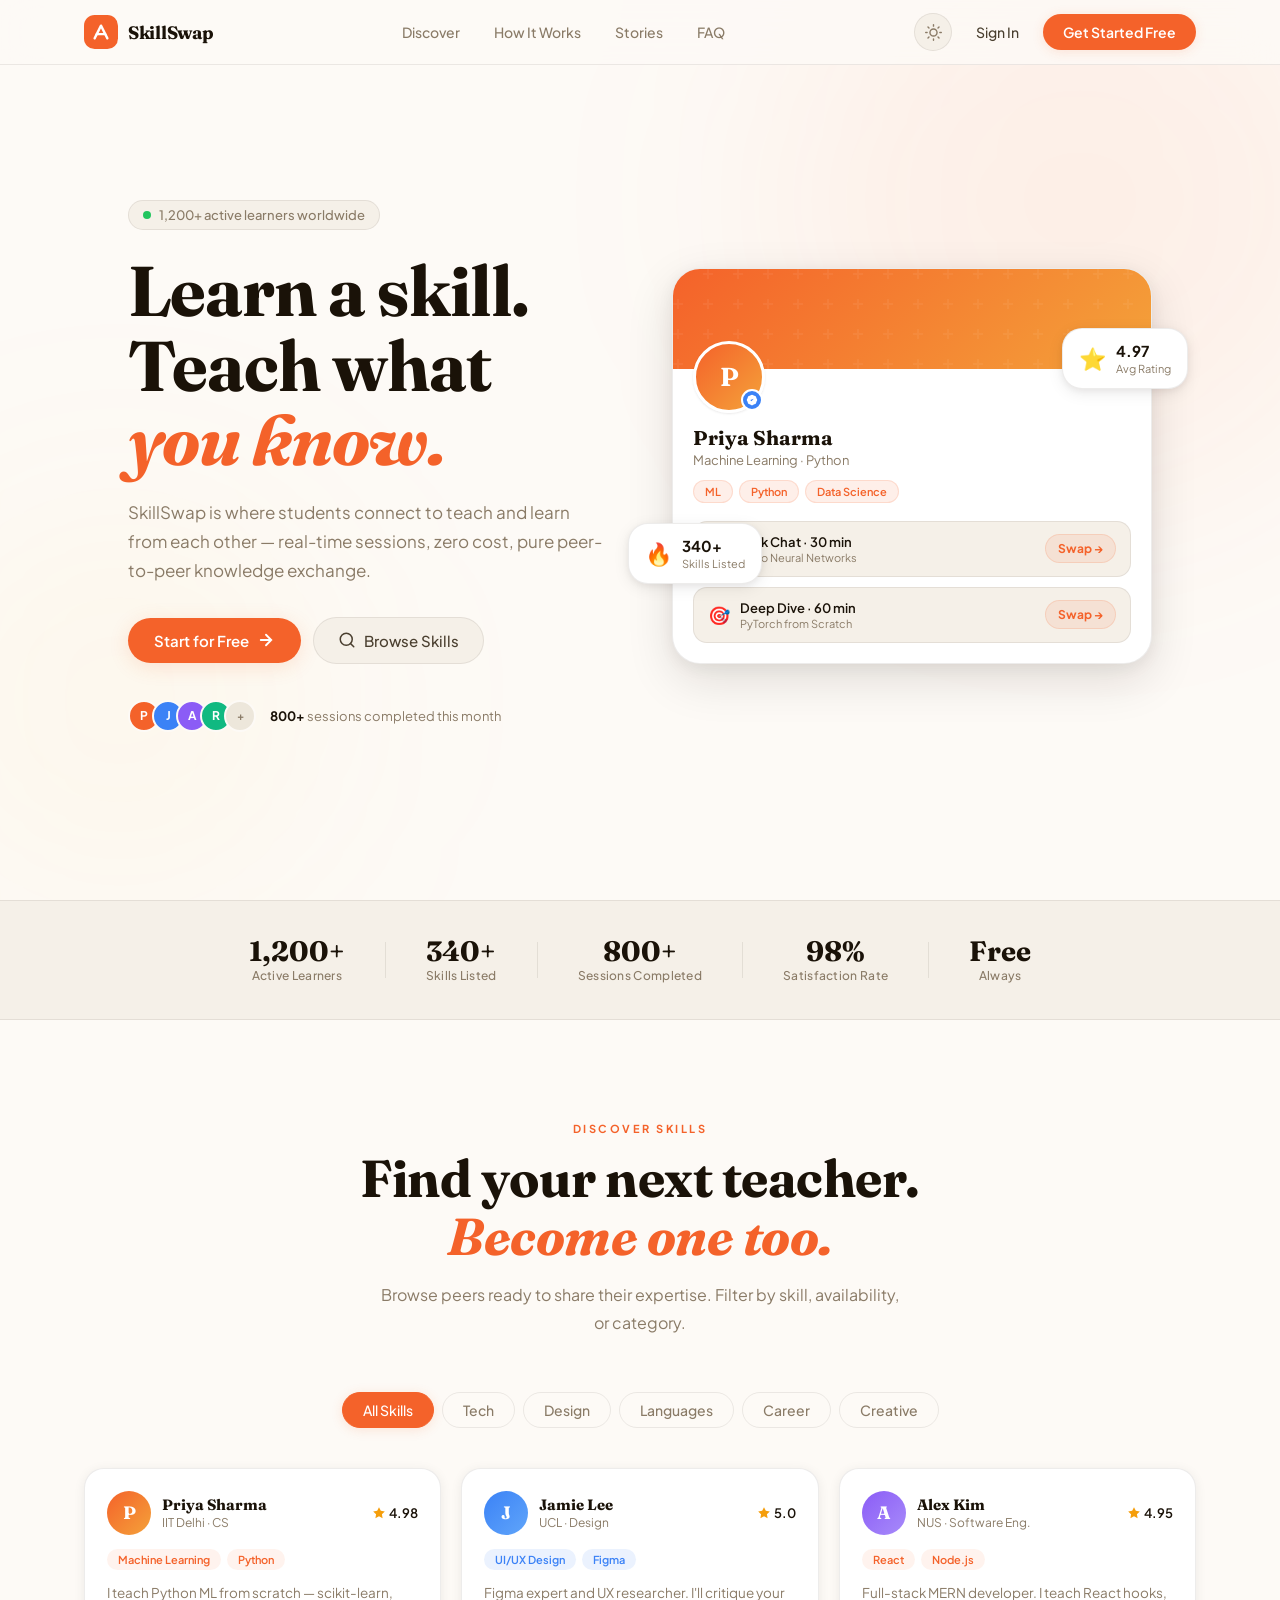
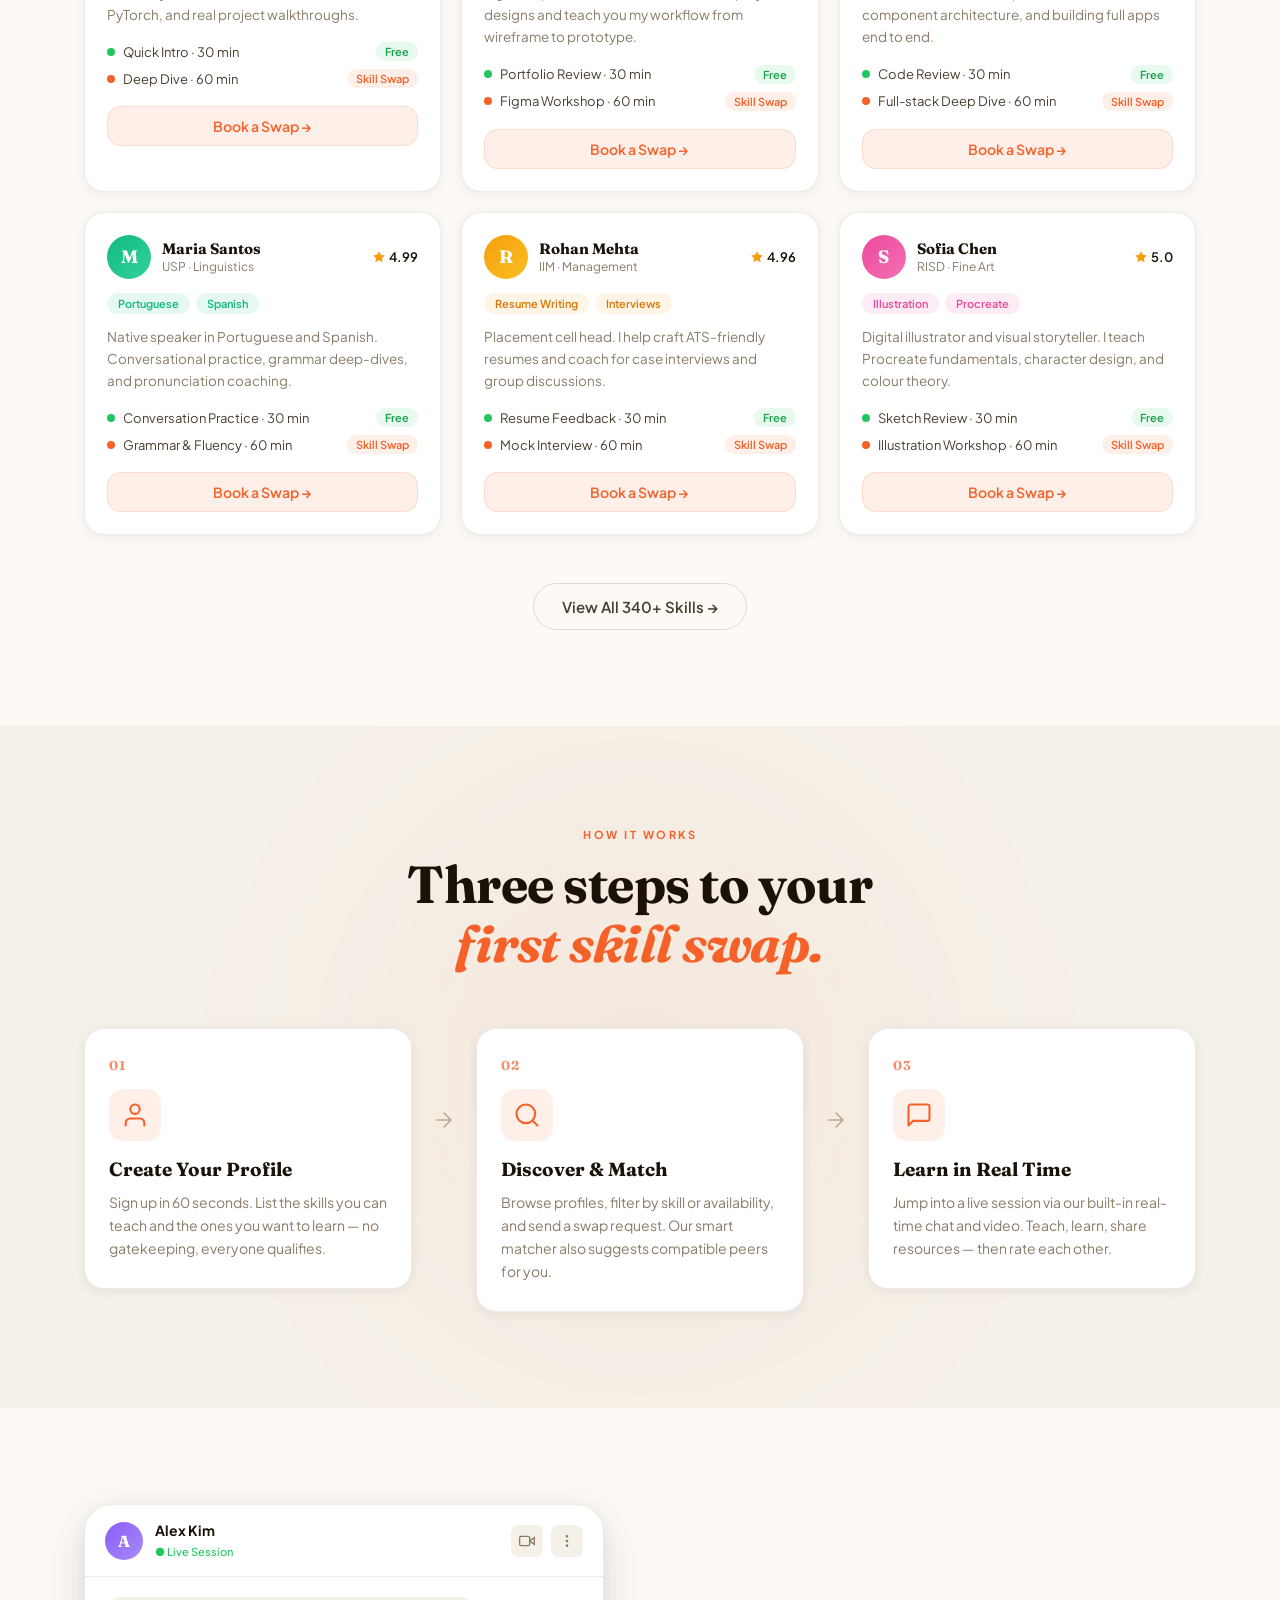
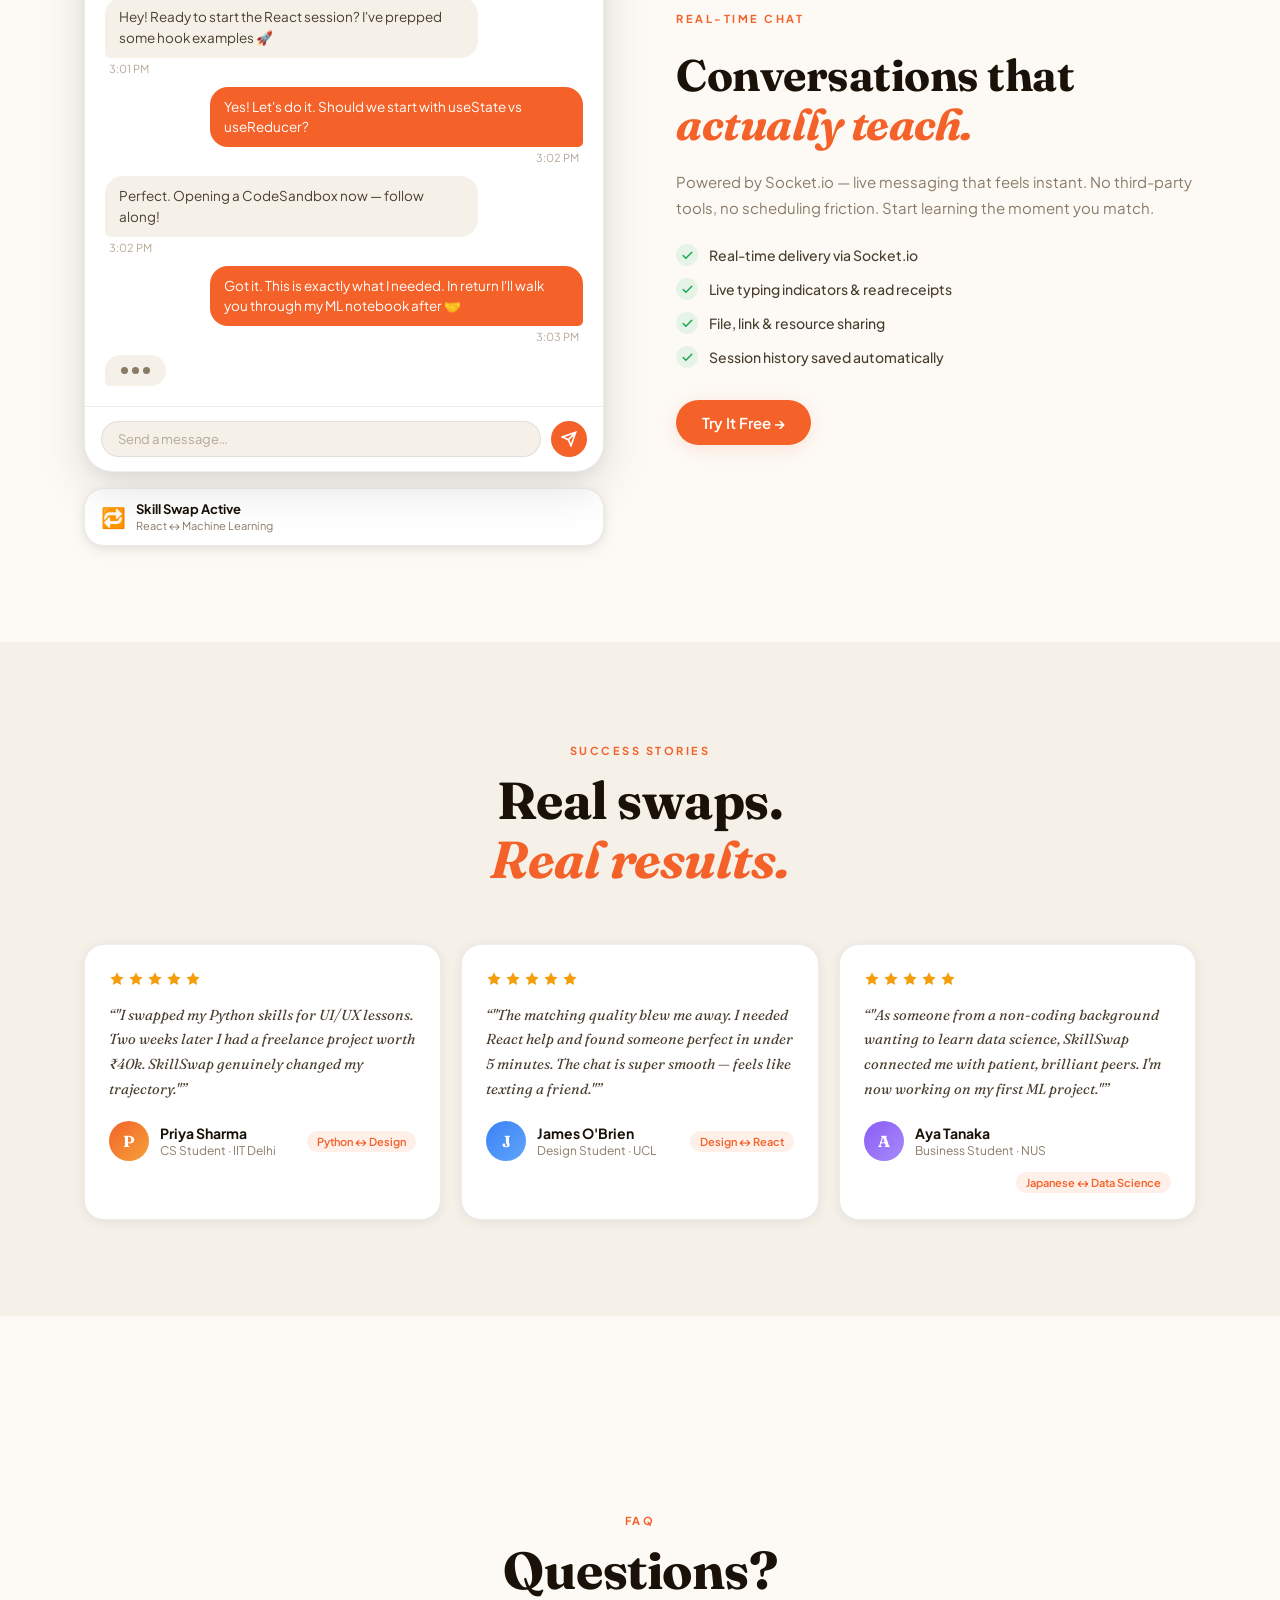
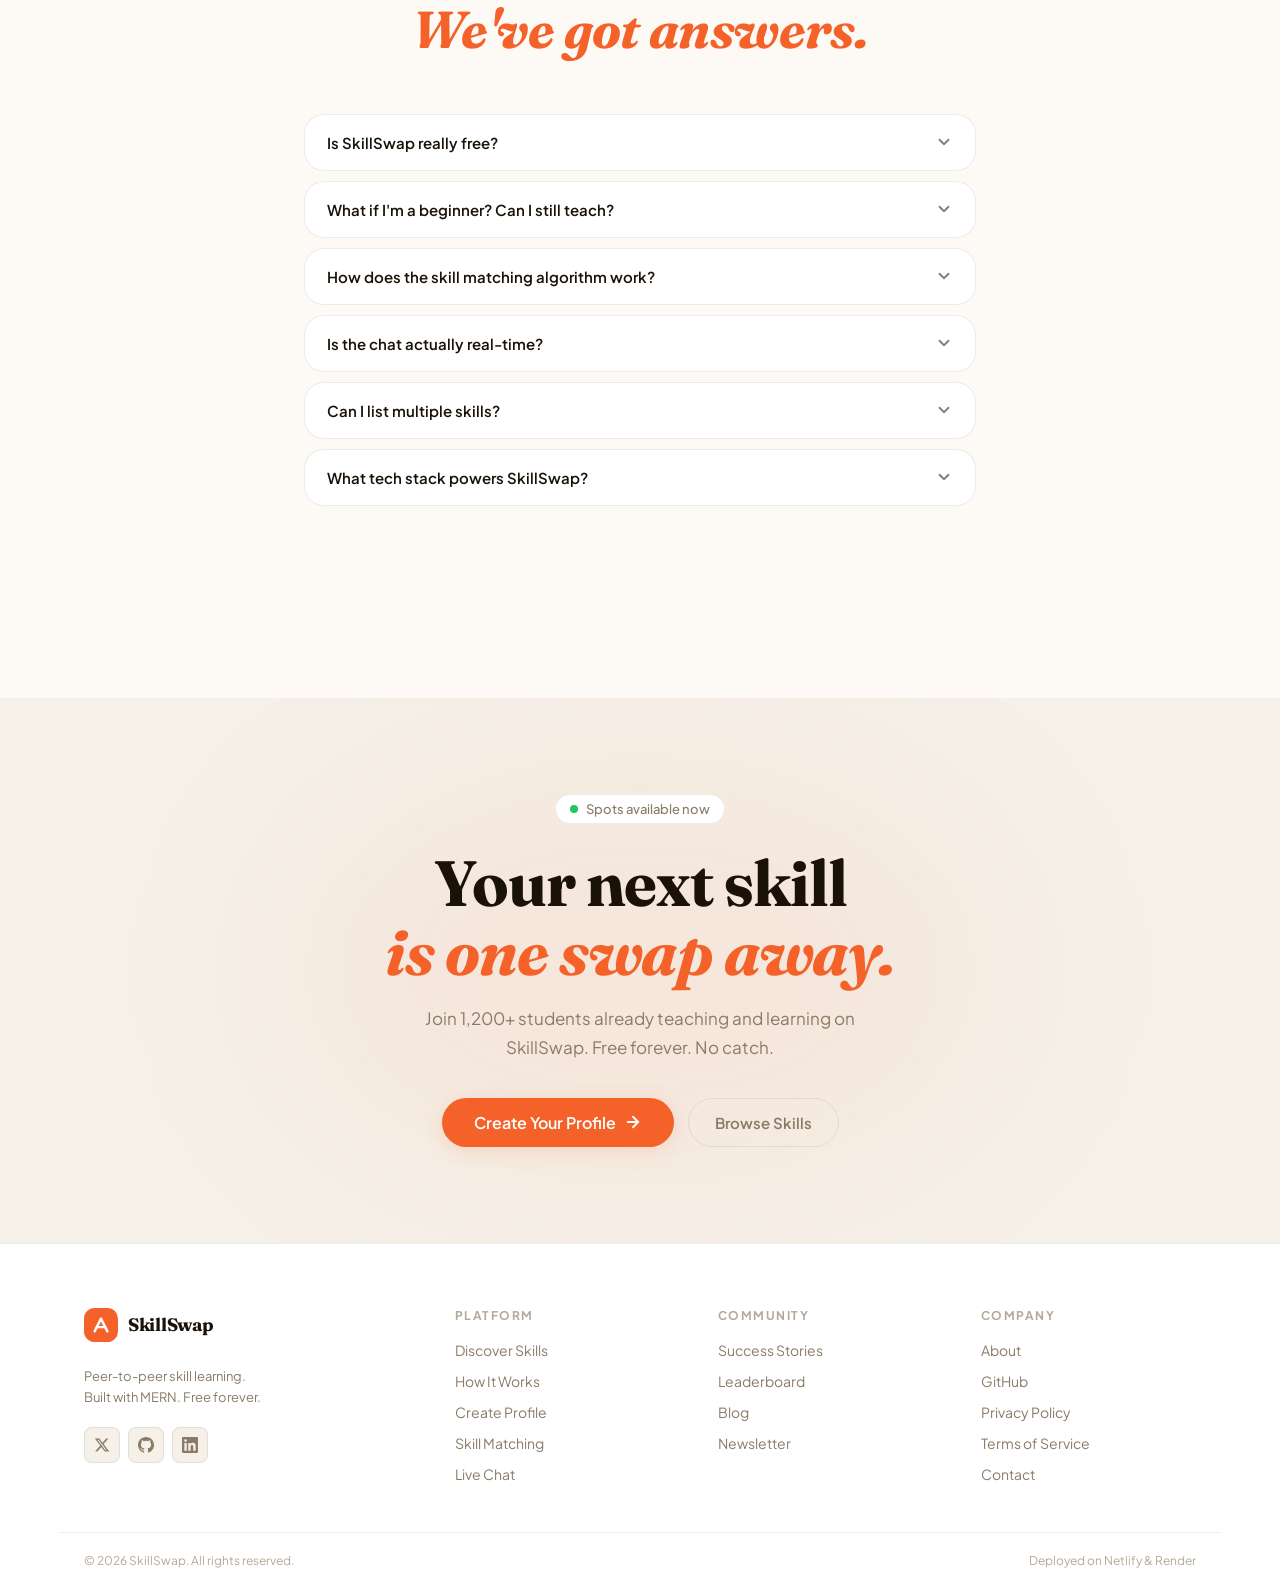
==== index.html @ 441b5a6d "updates landing page" ====
<!DOCTYPE html>
<html lang="en" data-theme="light">
<head>
  <meta charset="UTF-8" />
  <meta name="viewport" content="width=device-width, initial-scale=1.0" />
  <title>SkillSwap — Learn from Peers. Teach What You Know.</title>
  <meta name="description" content="SkillSwap is a peer-to-peer skill learning platform where students teach and learn from each other in real time." />

  <!-- Fonts: Fraunces (display) + Plus Jakarta Sans (body) -->
  <link rel="preconnect" href="https://fonts.googleapis.com" />
  <link rel="preconnect" href="https://fonts.gstatic.com" crossorigin />
  <link href="https://fonts.googleapis.com/css2?family=Fraunces:ital,opsz,wght@0,9..144,400;0,9..144,600;0,9..144,700;1,9..144,400;1,9..144,600&family=Plus+Jakarta+Sans:wght@300;400;500;600;700&display=swap" rel="stylesheet" />

  <link rel="stylesheet" href="styles.css" />
</head>
<body>

  <!-- ════════════════════════════════════════
       NAVBAR
  ════════════════════════════════════════ -->
  <header class="navbar" id="navbar">
    <div class="nav-container">

      <!-- Brand -->
      <a href="#" class="nav-brand">
        <div class="brand-logo">
          <svg viewBox="0 0 32 32" fill="none" xmlns="http://www.w3.org/2000/svg">
            <rect width="32" height="32" rx="10" fill="currentColor" class="logo-bg"/>
            <path d="M10 22l6-12 6 12" stroke="white" stroke-width="2.2" stroke-linecap="round" stroke-linejoin="round"/>
            <path d="M12 18h8" stroke="white" stroke-width="2.2" stroke-linecap="round"/>
          </svg>
        </div>
        <span class="brand-name">SkillSwap</span>
      </a>

      <!-- Desktop Nav Links -->
      <nav class="nav-links" id="nav-links">
        <a href="#discover" class="nav-link">Discover</a>
        <a href="#how-it-works" class="nav-link">How It Works</a>
        <a href="#testimonials" class="nav-link">Stories</a>
        <a href="#faq" class="nav-link">FAQ</a>
      </nav>

      <!-- Right Actions -->
      <div class="nav-right">
        <!-- Theme Toggle -->
        <button class="theme-btn" id="theme-toggle" aria-label="Toggle theme" title="Toggle dark mode">
          <span class="theme-icon sun-icon">
            <!-- Sun -->
            <svg viewBox="0 0 24 24" fill="none" stroke="currentColor" stroke-width="2" stroke-linecap="round">
              <circle cx="12" cy="12" r="5"/>
              <line x1="12" y1="1" x2="12" y2="3"/>
              <line x1="12" y1="21" x2="12" y2="23"/>
              <line x1="4.22" y1="4.22" x2="5.64" y2="5.64"/>
              <line x1="18.36" y1="18.36" x2="19.78" y2="19.78"/>
              <line x1="1" y1="12" x2="3" y2="12"/>
              <line x1="21" y1="12" x2="23" y2="12"/>
              <line x1="4.22" y1="19.78" x2="5.64" y2="18.36"/>
              <line x1="18.36" y1="5.64" x2="19.78" y2="4.22"/>
            </svg>
          </span>
          <span class="theme-icon moon-icon">
            <!-- Moon -->
            <svg viewBox="0 0 24 24" fill="none" stroke="currentColor" stroke-width="2" stroke-linecap="round">
              <path d="M21 12.79A9 9 0 1 1 11.21 3 7 7 0 0 0 21 12.79z"/>
            </svg>
          </span>
        </button>

        <a href="#" class="nav-signin">Sign In</a>
        <a href="#" class="btn-nav-cta">Get Started Free</a>

        <!-- Hamburger -->
        <button class="hamburger" id="hamburger" aria-label="Open navigation">
          <span></span>
          <span></span>
          <span></span>
        </button>
      </div>
    </div>

    <!-- Mobile Menu -->
    <div class="mobile-menu" id="mobile-menu">
      <a href="#discover" class="mob-link">Discover</a>
      <a href="#how-it-works" class="mob-link">How It Works</a>
      <a href="#testimonials" class="mob-link">Stories</a>
      <a href="#faq" class="mob-link">FAQ</a>
      <div class="mob-actions">
        <a href="#" class="nav-signin">Sign In</a>
        <a href="#" class="btn-nav-cta">Get Started Free</a>
      </div>
    </div>
  </header>


  <!-- ════════════════════════════════════════
       HERO SECTION
  ════════════════════════════════════════ -->
  <section class="hero-section" id="home">
    <div class="hero-blob hero-blob-1"></div>
    <div class="hero-blob hero-blob-2"></div>

    <div class="hero-container">

      <!-- Left: Copy -->
      <div class="hero-copy reveal">
        <div class="hero-label">
          <span class="live-dot"></span>
          1,200+ active learners worldwide
        </div>

        <h1 class="hero-headline">
          Learn a skill.<br>
          Teach what<br>
          <em>you know.</em>
        </h1>

        <p class="hero-sub">
          SkillSwap is where students connect to teach and learn from each other —
          real-time sessions, zero cost, pure peer-to-peer knowledge exchange.
        </p>

        <div class="hero-actions">
          <a href="#" class="btn-hero-primary">
            Start for Free
            <svg width="18" height="18" viewBox="0 0 24 24" fill="none" stroke="currentColor" stroke-width="2.5" stroke-linecap="round"><path d="M5 12h14M12 5l7 7-7 7"/></svg>
          </a>
          <a href="#discover" class="btn-hero-secondary">
            <svg width="18" height="18" viewBox="0 0 24 24" fill="none" stroke="currentColor" stroke-width="2" stroke-linecap="round"><circle cx="11" cy="11" r="8"/><path d="m21 21-4.35-4.35"/></svg>
            Browse Skills
          </a>
        </div>

        <div class="hero-trust">
          <div class="avatars-stack">
            <div class="av av-1">P</div>
            <div class="av av-2">J</div>
            <div class="av av-3">A</div>
            <div class="av av-4">R</div>
            <div class="av av-5">+</div>
          </div>
          <p class="trust-text"><strong>800+</strong> sessions completed this month</p>
        </div>
      </div>

      <!-- Right: Profile Card Mockup -->
      <div class="hero-visual reveal" style="transition-delay:0.15s;">
        <!-- Main Profile Card (Topmate-style) -->
        <div class="profile-card-mock">
          <div class="pcm-cover"></div>
          <div class="pcm-body">
            <div class="pcm-avatar-wrap">
              <div class="pcm-avatar">P</div>
              <span class="pcm-verified" title="Verified">
                <svg viewBox="0 0 24 24" fill="currentColor" width="14" height="14"><path d="M9 12l2 2 4-4M7.835 4.697a3.42 3.42 0 001.946-.806 3.42 3.42 0 014.438 0 3.42 3.42 0 001.946.806 3.42 3.42 0 013.138 3.138 3.42 3.42 0 00.806 1.946 3.42 3.42 0 010 4.438 3.42 3.42 0 00-.806 1.946 3.42 3.42 0 01-3.138 3.138 3.42 3.42 0 00-1.946.806 3.42 3.42 0 01-4.438 0 3.42 3.42 0 00-1.946-.806 3.42 3.42 0 01-3.138-3.138 3.42 3.42 0 00-.806-1.946 3.42 3.42 0 010-4.438 3.42 3.42 0 00.806-1.946 3.42 3.42 0 013.138-3.138z"/></svg>
              </span>
            </div>
            <h3 class="pcm-name">Priya Sharma</h3>
            <p class="pcm-role">Machine Learning · Python</p>
            <div class="pcm-pills">
              <span>ML</span><span>Python</span><span>Data Science</span>
            </div>
            <div class="pcm-sessions">
              <!-- Mini session cards -->
              <div class="pcm-session">
                <div class="pcm-session-info">
                  <span class="pcm-session-icon">⚡</span>
                  <div>
                    <p class="pcm-session-title">Quick Chat · 30 min</p>
                    <p class="pcm-session-meta">Intro to Neural Networks</p>
                  </div>
                </div>
                <button class="pcm-book-btn">Swap →</button>
              </div>
              <div class="pcm-session">
                <div class="pcm-session-info">
                  <span class="pcm-session-icon">🎯</span>
                  <div>
                    <p class="pcm-session-title">Deep Dive · 60 min</p>
                    <p class="pcm-session-meta">PyTorch from Scratch</p>
                  </div>
                </div>
                <button class="pcm-book-btn">Swap →</button>
              </div>
            </div>
          </div>
        </div>

        <!-- Floating stat cards -->
        <div class="float-chip chip-a">
          <span>🔥</span>
          <div>
            <strong>340+</strong>
            <small>Skills Listed</small>
          </div>
        </div>
        <div class="float-chip chip-b">
          <span>⭐</span>
          <div>
            <strong>4.97</strong>
            <small>Avg Rating</small>
          </div>
        </div>
      </div>

    </div>
  </section>


  <!-- ════════════════════════════════════════
       TRUST BAR / STATS
  ════════════════════════════════════════ -->
  <section class="trust-bar">
    <div class="trust-container">
      <div class="trust-stat reveal">
        <span class="ts-number">1,200+</span>
        <span class="ts-label">Active Learners</span>
      </div>
      <div class="trust-divider"></div>
      <div class="trust-stat reveal" style="transition-delay:0.08s">
        <span class="ts-number">340+</span>
        <span class="ts-label">Skills Listed</span>
      </div>
      <div class="trust-divider"></div>
      <div class="trust-stat reveal" style="transition-delay:0.16s">
        <span class="ts-number">800+</span>
        <span class="ts-label">Sessions Completed</span>
      </div>
      <div class="trust-divider"></div>
      <div class="trust-stat reveal" style="transition-delay:0.24s">
        <span class="ts-number">98%</span>
        <span class="ts-label">Satisfaction Rate</span>
      </div>
      <div class="trust-divider"></div>
      <div class="trust-stat reveal" style="transition-delay:0.32s">
        <span class="ts-number">Free</span>
        <span class="ts-label">Always</span>
      </div>
    </div>
  </section>


  <!-- ════════════════════════════════════════
       DISCOVER SKILLS (Topmate-style cards)
  ════════════════════════════════════════ -->
  <section class="section discover-section" id="discover">
    <div class="section-container">

      <div class="section-head reveal">
        <span class="section-eyebrow">Discover Skills</span>
        <h2 class="section-h2">Find your next teacher.<br><em>Become one too.</em></h2>
        <p class="section-desc">Browse peers ready to share their expertise. Filter by skill, availability, or category.</p>
      </div>

      <!-- Filter Tabs -->
      <div class="filter-tabs reveal">
        <button class="filter-tab active" data-filter="all">All Skills</button>
        <button class="filter-tab" data-filter="tech">Tech</button>
        <button class="filter-tab" data-filter="design">Design</button>
        <button class="filter-tab" data-filter="language">Languages</button>
        <button class="filter-tab" data-filter="career">Career</button>
        <button class="filter-tab" data-filter="creative">Creative</button>
      </div>

      <!-- Skill Cards Grid -->
      <div class="skills-grid" id="skills-grid">

        <!-- Card 1 -->
        <div class="skill-card reveal" data-category="tech" style="transition-delay:0s">
          <div class="skc-header">
            <div class="skc-avatar skc-av-1">P</div>
            <div class="skc-meta">
              <h4 class="skc-name">Priya Sharma</h4>
              <span class="skc-uni">IIT Delhi · CS</span>
            </div>
            <div class="skc-rating">
              <svg viewBox="0 0 24 24" fill="currentColor" width="14" height="14" class="star-icon"><path d="M12 2l3.09 6.26L22 9.27l-5 4.87 1.18 6.88L12 17.77l-6.18 3.25L7 14.14 2 9.27l6.91-1.01L12 2z"/></svg>
              4.98
            </div>
          </div>
          <div class="skc-tags">
            <span class="skc-tag tag-tech">Machine Learning</span>
            <span class="skc-tag tag-tech">Python</span>
          </div>
          <p class="skc-bio">I teach Python ML from scratch — scikit-learn, PyTorch, and real project walkthroughs.</p>
          <div class="skc-sessions">
            <div class="skc-session-row">
              <span class="session-dot dot-quick"></span>
              <span class="session-name">Quick Intro · 30 min</span>
              <span class="session-badge free-badge">Free</span>
            </div>
            <div class="skc-session-row">
              <span class="session-dot dot-deep"></span>
              <span class="session-name">Deep Dive · 60 min</span>
              <span class="session-badge swap-badge">Skill Swap</span>
            </div>
          </div>
          <a href="#" class="skc-cta">Book a Swap →</a>
        </div>

        <!-- Card 2 -->
        <div class="skill-card reveal" data-category="design" style="transition-delay:0.07s">
          <div class="skc-header">
            <div class="skc-avatar skc-av-2">J</div>
            <div class="skc-meta">
              <h4 class="skc-name">Jamie Lee</h4>
              <span class="skc-uni">UCL · Design</span>
            </div>
            <div class="skc-rating">
              <svg viewBox="0 0 24 24" fill="currentColor" width="14" height="14" class="star-icon"><path d="M12 2l3.09 6.26L22 9.27l-5 4.87 1.18 6.88L12 17.77l-6.18 3.25L7 14.14 2 9.27l6.91-1.01L12 2z"/></svg>
              5.0
            </div>
          </div>
          <div class="skc-tags">
            <span class="skc-tag tag-design">UI/UX Design</span>
            <span class="skc-tag tag-design">Figma</span>
          </div>
          <p class="skc-bio">Figma expert and UX researcher. I'll critique your designs and teach you my workflow from wireframe to prototype.</p>
          <div class="skc-sessions">
            <div class="skc-session-row">
              <span class="session-dot dot-quick"></span>
              <span class="session-name">Portfolio Review · 30 min</span>
              <span class="session-badge free-badge">Free</span>
            </div>
            <div class="skc-session-row">
              <span class="session-dot dot-deep"></span>
              <span class="session-name">Figma Workshop · 60 min</span>
              <span class="session-badge swap-badge">Skill Swap</span>
            </div>
          </div>
          <a href="#" class="skc-cta">Book a Swap →</a>
        </div>

        <!-- Card 3 -->
        <div class="skill-card reveal" data-category="tech" style="transition-delay:0.14s">
          <div class="skc-header">
            <div class="skc-avatar skc-av-3">A</div>
            <div class="skc-meta">
              <h4 class="skc-name">Alex Kim</h4>
              <span class="skc-uni">NUS · Software Eng.</span>
            </div>
            <div class="skc-rating">
              <svg viewBox="0 0 24 24" fill="currentColor" width="14" height="14" class="star-icon"><path d="M12 2l3.09 6.26L22 9.27l-5 4.87 1.18 6.88L12 17.77l-6.18 3.25L7 14.14 2 9.27l6.91-1.01L12 2z"/></svg>
              4.95
            </div>
          </div>
          <div class="skc-tags">
            <span class="skc-tag tag-tech">React</span>
            <span class="skc-tag tag-tech">Node.js</span>
          </div>
          <p class="skc-bio">Full-stack MERN developer. I teach React hooks, component architecture, and building full apps end to end.</p>
          <div class="skc-sessions">
            <div class="skc-session-row">
              <span class="session-dot dot-quick"></span>
              <span class="session-name">Code Review · 30 min</span>
              <span class="session-badge free-badge">Free</span>
            </div>
            <div class="skc-session-row">
              <span class="session-dot dot-deep"></span>
              <span class="session-name">Full-stack Deep Dive · 60 min</span>
              <span class="session-badge swap-badge">Skill Swap</span>
            </div>
          </div>
          <a href="#" class="skc-cta">Book a Swap →</a>
        </div>

        <!-- Card 4 -->
        <div class="skill-card reveal" data-category="language" style="transition-delay:0.21s">
          <div class="skc-header">
            <div class="skc-avatar skc-av-4">M</div>
            <div class="skc-meta">
              <h4 class="skc-name">Maria Santos</h4>
              <span class="skc-uni">USP · Linguistics</span>
            </div>
            <div class="skc-rating">
              <svg viewBox="0 0 24 24" fill="currentColor" width="14" height="14" class="star-icon"><path d="M12 2l3.09 6.26L22 9.27l-5 4.87 1.18 6.88L12 17.77l-6.18 3.25L7 14.14 2 9.27l6.91-1.01L12 2z"/></svg>
              4.99
            </div>
          </div>
          <div class="skc-tags">
            <span class="skc-tag tag-lang">Portuguese</span>
            <span class="skc-tag tag-lang">Spanish</span>
          </div>
          <p class="skc-bio">Native speaker in Portuguese and Spanish. Conversational practice, grammar deep-dives, and pronunciation coaching.</p>
          <div class="skc-sessions">
            <div class="skc-session-row">
              <span class="session-dot dot-quick"></span>
              <span class="session-name">Conversation Practice · 30 min</span>
              <span class="session-badge free-badge">Free</span>
            </div>
            <div class="skc-session-row">
              <span class="session-dot dot-deep"></span>
              <span class="session-name">Grammar & Fluency · 60 min</span>
              <span class="session-badge swap-badge">Skill Swap</span>
            </div>
          </div>
          <a href="#" class="skc-cta">Book a Swap →</a>
        </div>

        <!-- Card 5 -->
        <div class="skill-card reveal" data-category="career" style="transition-delay:0.28s">
          <div class="skc-header">
            <div class="skc-avatar skc-av-5">R</div>
            <div class="skc-meta">
              <h4 class="skc-name">Rohan Mehta</h4>
              <span class="skc-uni">IIM · Management</span>
            </div>
            <div class="skc-rating">
              <svg viewBox="0 0 24 24" fill="currentColor" width="14" height="14" class="star-icon"><path d="M12 2l3.09 6.26L22 9.27l-5 4.87 1.18 6.88L12 17.77l-6.18 3.25L7 14.14 2 9.27l6.91-1.01L12 2z"/></svg>
              4.96
            </div>
          </div>
          <div class="skc-tags">
            <span class="skc-tag tag-career">Resume Writing</span>
            <span class="skc-tag tag-career">Interviews</span>
          </div>
          <p class="skc-bio">Placement cell head. I help craft ATS-friendly resumes and coach for case interviews and group discussions.</p>
          <div class="skc-sessions">
            <div class="skc-session-row">
              <span class="session-dot dot-quick"></span>
              <span class="session-name">Resume Feedback · 30 min</span>
              <span class="session-badge free-badge">Free</span>
            </div>
            <div class="skc-session-row">
              <span class="session-dot dot-deep"></span>
              <span class="session-name">Mock Interview · 60 min</span>
              <span class="session-badge swap-badge">Skill Swap</span>
            </div>
          </div>
          <a href="#" class="skc-cta">Book a Swap →</a>
        </div>

        <!-- Card 6 -->
        <div class="skill-card reveal" data-category="creative" style="transition-delay:0.35s">
          <div class="skc-header">
            <div class="skc-avatar skc-av-6">S</div>
            <div class="skc-meta">
              <h4 class="skc-name">Sofia Chen</h4>
              <span class="skc-uni">RISD · Fine Art</span>
            </div>
            <div class="skc-rating">
              <svg viewBox="0 0 24 24" fill="currentColor" width="14" height="14" class="star-icon"><path d="M12 2l3.09 6.26L22 9.27l-5 4.87 1.18 6.88L12 17.77l-6.18 3.25L7 14.14 2 9.27l6.91-1.01L12 2z"/></svg>
              5.0
            </div>
          </div>
          <div class="skc-tags">
            <span class="skc-tag tag-creative">Illustration</span>
            <span class="skc-tag tag-creative">Procreate</span>
          </div>
          <p class="skc-bio">Digital illustrator and visual storyteller. I teach Procreate fundamentals, character design, and colour theory.</p>
          <div class="skc-sessions">
            <div class="skc-session-row">
              <span class="session-dot dot-quick"></span>
              <span class="session-name">Sketch Review · 30 min</span>
              <span class="session-badge free-badge">Free</span>
            </div>
            <div class="skc-session-row">
              <span class="session-dot dot-deep"></span>
              <span class="session-name">Illustration Workshop · 60 min</span>
              <span class="session-badge swap-badge">Skill Swap</span>
            </div>
          </div>
          <a href="#" class="skc-cta">Book a Swap →</a>
        </div>

      </div>

      <div class="discover-cta reveal">
        <a href="#" class="btn-outline-lg">View All 340+ Skills →</a>
      </div>

    </div>
  </section>


  <!-- ════════════════════════════════════════
       HOW IT WORKS
  ════════════════════════════════════════ -->
  <section class="section hiw-section" id="how-it-works">
    <div class="hiw-blob"></div>
    <div class="section-container">

      <div class="section-head reveal">
        <span class="section-eyebrow">How It Works</span>
        <h2 class="section-h2">Three steps to your<br><em>first skill swap.</em></h2>
      </div>

      <div class="hiw-grid">

        <div class="hiw-card reveal" style="transition-delay:0s">
          <div class="hiw-number">01</div>
          <div class="hiw-icon">
            <svg viewBox="0 0 24 24" fill="none" stroke="currentColor" stroke-width="1.8" stroke-linecap="round" stroke-linejoin="round" width="28" height="28"><path d="M20 21v-2a4 4 0 00-4-4H8a4 4 0 00-4 4v2"/><circle cx="12" cy="7" r="4"/></svg>
          </div>
          <h3 class="hiw-title">Create Your Profile</h3>
          <p class="hiw-desc">Sign up in 60 seconds. List the skills you can teach and the ones you want to learn — no gatekeeping, everyone qualifies.</p>
        </div>

        <div class="hiw-arrow">
          <svg viewBox="0 0 24 24" fill="none" stroke="currentColor" stroke-width="1.5" stroke-linecap="round"><path d="M5 12h14M12 5l7 7-7 7"/></svg>
        </div>

        <div class="hiw-card reveal" style="transition-delay:0.12s">
          <div class="hiw-number">02</div>
          <div class="hiw-icon">
            <svg viewBox="0 0 24 24" fill="none" stroke="currentColor" stroke-width="1.8" stroke-linecap="round" stroke-linejoin="round" width="28" height="28"><circle cx="11" cy="11" r="8"/><path d="m21 21-4.35-4.35"/></svg>
          </div>
          <h3 class="hiw-title">Discover & Match</h3>
          <p class="hiw-desc">Browse profiles, filter by skill or availability, and send a swap request. Our smart matcher also suggests compatible peers for you.</p>
        </div>

        <div class="hiw-arrow">
          <svg viewBox="0 0 24 24" fill="none" stroke="currentColor" stroke-width="1.5" stroke-linecap="round"><path d="M5 12h14M12 5l7 7-7 7"/></svg>
        </div>

        <div class="hiw-card reveal" style="transition-delay:0.24s">
          <div class="hiw-number">03</div>
          <div class="hiw-icon">
            <svg viewBox="0 0 24 24" fill="none" stroke="currentColor" stroke-width="1.8" stroke-linecap="round" stroke-linejoin="round" width="28" height="28"><path d="M21 15a2 2 0 01-2 2H7l-4 4V5a2 2 0 012-2h14a2 2 0 012 2z"/></svg>
          </div>
          <h3 class="hiw-title">Learn in Real Time</h3>
          <p class="hiw-desc">Jump into a live session via our built-in real-time chat and video. Teach, learn, share resources — then rate each other.</p>
        </div>

      </div>

    </div>
  </section>


  <!-- ════════════════════════════════════════
       FEATURE HIGHLIGHT — CHAT
  ════════════════════════════════════════ -->
  <section class="section chat-section" id="chat-feature">
    <div class="section-container">
      <div class="chat-split">

        <!-- Chat mock -->
        <div class="chat-visual reveal-left">
          <div class="chat-window">
            <div class="cw-header">
              <div class="cw-av">A</div>
              <div class="cw-info">
                <strong>Alex Kim</strong>
                <span class="cw-online">● Live Session</span>
              </div>
              <div class="cw-actions">
                <button class="cw-action-btn" title="Video call">
                  <svg viewBox="0 0 24 24" fill="none" stroke="currentColor" stroke-width="2" stroke-linecap="round" width="16" height="16"><path d="M23 7l-7 5 7 5V7z"/><rect x="1" y="5" width="15" height="14" rx="2"/></svg>
                </button>
                <button class="cw-action-btn" title="More options">
                  <svg viewBox="0 0 24 24" fill="none" stroke="currentColor" stroke-width="2" stroke-linecap="round" width="16" height="16"><circle cx="12" cy="5" r="1"/><circle cx="12" cy="12" r="1"/><circle cx="12" cy="19" r="1"/></svg>
                </button>
              </div>
            </div>
            <div class="cw-messages">
              <div class="msg msg-other">
                <div class="msg-bubble">Hey! Ready to start the React session? I've prepped some hook examples 🚀</div>
                <span class="msg-time">3:01 PM</span>
              </div>
              <div class="msg msg-self">
                <div class="msg-bubble">Yes! Let's do it. Should we start with useState vs useReducer?</div>
                <span class="msg-time">3:02 PM</span>
              </div>
              <div class="msg msg-other">
                <div class="msg-bubble">Perfect. Opening a CodeSandbox now — follow along!</div>
                <span class="msg-time">3:02 PM</span>
              </div>
              <div class="msg msg-self">
                <div class="msg-bubble">Got it. This is exactly what I needed. In return I'll walk you through my ML notebook after 🤝</div>
                <span class="msg-time">3:03 PM</span>
              </div>
              <!-- Typing indicator -->
              <div class="msg msg-other">
                <div class="msg-bubble typing-bubble">
                  <span class="tdot"></span><span class="tdot"></span><span class="tdot"></span>
                </div>
              </div>
            </div>
            <div class="cw-input-area">
              <input type="text" class="cw-input" placeholder="Send a message…" readonly />
              <button class="cw-send-btn">
                <svg viewBox="0 0 24 24" fill="none" stroke="currentColor" stroke-width="2.5" stroke-linecap="round" width="16" height="16"><path d="M22 2L11 13M22 2l-7 20-4-9-9-4 20-7z"/></svg>
              </button>
            </div>
          </div>
          <!-- Swap confirmed chip -->
          <div class="swap-chip">
            <span>🔁</span>
            <div>
              <strong>Skill Swap Active</strong>
              <small>React ↔ Machine Learning</small>
            </div>
          </div>
        </div>

        <!-- Text side -->
        <div class="chat-text reveal-right">
          <span class="section-eyebrow">Real-Time Chat</span>
          <h2 class="chat-h2">Conversations that<br><em>actually teach.</em></h2>
          <p class="chat-p">Powered by Socket.io — live messaging that feels instant. No third-party tools, no scheduling friction. Start learning the moment you match.</p>
          <ul class="chat-checklist">
            <li>
              <span class="cl-check">
                <svg viewBox="0 0 24 24" fill="none" stroke="currentColor" stroke-width="2.5" stroke-linecap="round" width="13" height="13"><path d="M20 6L9 17l-5-5"/></svg>
              </span>
              Real-time delivery via Socket.io
            </li>
            <li>
              <span class="cl-check">
                <svg viewBox="0 0 24 24" fill="none" stroke="currentColor" stroke-width="2.5" stroke-linecap="round" width="13" height="13"><path d="M20 6L9 17l-5-5"/></svg>
              </span>
              Live typing indicators & read receipts
            </li>
            <li>
              <span class="cl-check">
                <svg viewBox="0 0 24 24" fill="none" stroke="currentColor" stroke-width="2.5" stroke-linecap="round" width="13" height="13"><path d="M20 6L9 17l-5-5"/></svg>
              </span>
              File, link & resource sharing
            </li>
            <li>
              <span class="cl-check">
                <svg viewBox="0 0 24 24" fill="none" stroke="currentColor" stroke-width="2.5" stroke-linecap="round" width="13" height="13"><path d="M20 6L9 17l-5-5"/></svg>
              </span>
              Session history saved automatically
            </li>
          </ul>
          <a href="#" class="btn-hero-primary" style="margin-top:2rem;display:inline-flex;">
            Try It Free →
          </a>
        </div>

      </div>
    </div>
  </section>


  <!-- ════════════════════════════════════════
       TESTIMONIALS
  ════════════════════════════════════════ -->
  <section class="section testi-section" id="testimonials">
    <div class="section-container">

      <div class="section-head reveal">
        <span class="section-eyebrow">Success Stories</span>
        <h2 class="section-h2">Real swaps.<br><em>Real results.</em></h2>
      </div>

      <div class="testi-grid">

        <div class="testi-card reveal" style="transition-delay:0s">
          <div class="tc-stars">
            <svg viewBox="0 0 24 24" fill="currentColor" width="16" height="16"><path d="M12 2l3.09 6.26L22 9.27l-5 4.87 1.18 6.88L12 17.77l-6.18 3.25L7 14.14 2 9.27l6.91-1.01L12 2z"/></svg>
            <svg viewBox="0 0 24 24" fill="currentColor" width="16" height="16"><path d="M12 2l3.09 6.26L22 9.27l-5 4.87 1.18 6.88L12 17.77l-6.18 3.25L7 14.14 2 9.27l6.91-1.01L12 2z"/></svg>
            <svg viewBox="0 0 24 24" fill="currentColor" width="16" height="16"><path d="M12 2l3.09 6.26L22 9.27l-5 4.87 1.18 6.88L12 17.77l-6.18 3.25L7 14.14 2 9.27l6.91-1.01L12 2z"/></svg>
            <svg viewBox="0 0 24 24" fill="currentColor" width="16" height="16"><path d="M12 2l3.09 6.26L22 9.27l-5 4.87 1.18 6.88L12 17.77l-6.18 3.25L7 14.14 2 9.27l6.91-1.01L12 2z"/></svg>
            <svg viewBox="0 0 24 24" fill="currentColor" width="16" height="16"><path d="M12 2l3.09 6.26L22 9.27l-5 4.87 1.18 6.88L12 17.77l-6.18 3.25L7 14.14 2 9.27l6.91-1.01L12 2z"/></svg>
          </div>
          <p class="tc-quote">"I swapped my Python skills for UI/UX lessons. Two weeks later I had a freelance project worth ₹40k. SkillSwap genuinely changed my trajectory."</p>
          <div class="tc-author">
            <div class="tc-av tc-av-1">P</div>
            <div>
              <strong class="tc-name">Priya Sharma</strong>
              <span class="tc-role">CS Student · IIT Delhi</span>
            </div>
            <div class="tc-swap-pill">Python ↔ Design</div>
          </div>
        </div>

        <div class="testi-card reveal" style="transition-delay:0.1s">
          <div class="tc-stars">
            <svg viewBox="0 0 24 24" fill="currentColor" width="16" height="16"><path d="M12 2l3.09 6.26L22 9.27l-5 4.87 1.18 6.88L12 17.77l-6.18 3.25L7 14.14 2 9.27l6.91-1.01L12 2z"/></svg>
            <svg viewBox="0 0 24 24" fill="currentColor" width="16" height="16"><path d="M12 2l3.09 6.26L22 9.27l-5 4.87 1.18 6.88L12 17.77l-6.18 3.25L7 14.14 2 9.27l6.91-1.01L12 2z"/></svg>
            <svg viewBox="0 0 24 24" fill="currentColor" width="16" height="16"><path d="M12 2l3.09 6.26L22 9.27l-5 4.87 1.18 6.88L12 17.77l-6.18 3.25L7 14.14 2 9.27l6.91-1.01L12 2z"/></svg>
            <svg viewBox="0 0 24 24" fill="currentColor" width="16" height="16"><path d="M12 2l3.09 6.26L22 9.27l-5 4.87 1.18 6.88L12 17.77l-6.18 3.25L7 14.14 2 9.27l6.91-1.01L12 2z"/></svg>
            <svg viewBox="0 0 24 24" fill="currentColor" width="16" height="16"><path d="M12 2l3.09 6.26L22 9.27l-5 4.87 1.18 6.88L12 17.77l-6.18 3.25L7 14.14 2 9.27l6.91-1.01L12 2z"/></svg>
          </div>
          <p class="tc-quote">"The matching quality blew me away. I needed React help and found someone perfect in under 5 minutes. The chat is super smooth — feels like texting a friend."</p>
          <div class="tc-author">
            <div class="tc-av tc-av-2">J</div>
            <div>
              <strong class="tc-name">James O'Brien</strong>
              <span class="tc-role">Design Student · UCL</span>
            </div>
            <div class="tc-swap-pill">Design ↔ React</div>
          </div>
        </div>

        <div class="testi-card reveal" style="transition-delay:0.2s">
          <div class="tc-stars">
            <svg viewBox="0 0 24 24" fill="currentColor" width="16" height="16"><path d="M12 2l3.09 6.26L22 9.27l-5 4.87 1.18 6.88L12 17.77l-6.18 3.25L7 14.14 2 9.27l6.91-1.01L12 2z"/></svg>
            <svg viewBox="0 0 24 24" fill="currentColor" width="16" height="16"><path d="M12 2l3.09 6.26L22 9.27l-5 4.87 1.18 6.88L12 17.77l-6.18 3.25L7 14.14 2 9.27l6.91-1.01L12 2z"/></svg>
            <svg viewBox="0 0 24 24" fill="currentColor" width="16" height="16"><path d="M12 2l3.09 6.26L22 9.27l-5 4.87 1.18 6.88L12 17.77l-6.18 3.25L7 14.14 2 9.27l6.91-1.01L12 2z"/></svg>
            <svg viewBox="0 0 24 24" fill="currentColor" width="16" height="16"><path d="M12 2l3.09 6.26L22 9.27l-5 4.87 1.18 6.88L12 17.77l-6.18 3.25L7 14.14 2 9.27l6.91-1.01L12 2z"/></svg>
            <svg viewBox="0 0 24 24" fill="currentColor" width="16" height="16"><path d="M12 2l3.09 6.26L22 9.27l-5 4.87 1.18 6.88L12 17.77l-6.18 3.25L7 14.14 2 9.27l6.91-1.01L12 2z"/></svg>
          </div>
          <p class="tc-quote">"As someone from a non-coding background wanting to learn data science, SkillSwap connected me with patient, brilliant peers. I'm now working on my first ML project."</p>
          <div class="tc-author">
            <div class="tc-av tc-av-3">A</div>
            <div>
              <strong class="tc-name">Aya Tanaka</strong>
              <span class="tc-role">Business Student · NUS</span>
            </div>
            <div class="tc-swap-pill">Japanese ↔ Data Science</div>
          </div>
        </div>

      </div>
    </div>
  </section>


  <!-- ════════════════════════════════════════
       FAQ
  ════════════════════════════════════════ -->
  <section class="section faq-section" id="faq">
    <div class="faq-container">

      <div class="section-head reveal">
        <span class="section-eyebrow">FAQ</span>
        <h2 class="section-h2">Questions?<br><em>We've got answers.</em></h2>
      </div>

      <div class="faq-list reveal">

        <div class="faq-item" data-open="false">
          <button class="faq-q">
            Is SkillSwap really free?
            <svg class="faq-chevron" viewBox="0 0 24 24" fill="none" stroke="currentColor" stroke-width="2.5" stroke-linecap="round" width="18" height="18"><path d="M6 9l6 6 6-6"/></svg>
          </button>
          <div class="faq-a">
            <p>100% free — no subscriptions, no credits, no fees. SkillSwap is built on the idea that knowledge itself is the currency. You teach, you learn, both sides win.</p>
          </div>
        </div>

        <div class="faq-item" data-open="false">
          <button class="faq-q">
            What if I'm a beginner? Can I still teach?
            <svg class="faq-chevron" viewBox="0 0 24 24" fill="none" stroke="currentColor" stroke-width="2.5" stroke-linecap="round" width="18" height="18"><path d="M6 9l6 6 6-6"/></svg>
          </button>
          <div class="faq-a">
            <p>Absolutely. You don't need to be an expert. If you know something another student wants to learn — even at an intermediate level — that's a valid skill to offer. There's always someone who knows less than you.</p>
          </div>
        </div>

        <div class="faq-item" data-open="false">
          <button class="faq-q">
            How does the skill matching algorithm work?
            <svg class="faq-chevron" viewBox="0 0 24 24" fill="none" stroke="currentColor" stroke-width="2.5" stroke-linecap="round" width="18" height="18"><path d="M6 9l6 6 6-6"/></svg>
          </button>
          <div class="faq-a">
            <p>Our matcher looks at what you can teach, what you want to learn, your availability, timezone, and past session ratings to suggest the most compatible peers. You can also browse and book directly from any profile.</p>
          </div>
        </div>

        <div class="faq-item" data-open="false">
          <button class="faq-q">
            Is the chat actually real-time?
            <svg class="faq-chevron" viewBox="0 0 24 24" fill="none" stroke="currentColor" stroke-width="2.5" stroke-linecap="round" width="18" height="18"><path d="M6 9l6 6 6-6"/></svg>
          </button>
          <div class="faq-a">
            <p>Yes — built on Socket.io. Messages are delivered instantly, with typing indicators and read receipts. Sessions feel like texting a friend, not waiting for emails.</p>
          </div>
        </div>

        <div class="faq-item" data-open="false">
          <button class="faq-q">
            Can I list multiple skills?
            <svg class="faq-chevron" viewBox="0 0 24 24" fill="none" stroke="currentColor" stroke-width="2.5" stroke-linecap="round" width="18" height="18"><path d="M6 9l6 6 6-6"/></svg>
          </button>
          <div class="faq-a">
            <p>Yes! You can list as many skills as you want to teach, and add multiple learning goals too. The more you share, the better your match quality.</p>
          </div>
        </div>

        <div class="faq-item" data-open="false">
          <button class="faq-q">
            What tech stack powers SkillSwap?
            <svg class="faq-chevron" viewBox="0 0 24 24" fill="none" stroke="currentColor" stroke-width="2.5" stroke-linecap="round" width="18" height="18"><path d="M6 9l6 6 6-6"/></svg>
          </button>
          <div class="faq-a">
            <p>SkillSwap is built on the MERN stack — MongoDB, Express, React, and Node.js — with Socket.io for real-time chat. The frontend is deployed on Netlify and the backend on Render.</p>
          </div>
        </div>

      </div>
    </div>
  </section>


  <!-- ════════════════════════════════════════
       FINAL CTA
  ════════════════════════════════════════ -->
  <section class="cta-section">
    <div class="cta-blob"></div>
    <div class="cta-inner reveal">
      <div class="cta-label">
        <span class="live-dot"></span>
        Spots available now
      </div>
      <h2 class="cta-h2">Your next skill<br><em>is one swap away.</em></h2>
      <p class="cta-p">Join 1,200+ students already teaching and learning on SkillSwap. Free forever. No catch.</p>
      <div class="cta-actions">
        <a href="#" class="btn-hero-primary btn-cta-lg">
          Create Your Profile
          <svg width="18" height="18" viewBox="0 0 24 24" fill="none" stroke="currentColor" stroke-width="2.5" stroke-linecap="round"><path d="M5 12h14M12 5l7 7-7 7"/></svg>
        </a>
        <a href="#discover" class="btn-cta-ghost">Browse Skills</a>
      </div>
    </div>
  </section>


  <!-- ════════════════════════════════════════
       FOOTER
  ════════════════════════════════════════ -->
  <footer class="footer">
    <div class="footer-container">

      <div class="footer-brand-col">
        <a href="#" class="nav-brand footer-brand-link">
          <div class="brand-logo">
            <svg viewBox="0 0 32 32" fill="none"><rect width="32" height="32" rx="10" fill="currentColor" class="logo-bg"/><path d="M10 22l6-12 6 12" stroke="white" stroke-width="2.2" stroke-linecap="round" stroke-linejoin="round"/><path d="M12 18h8" stroke="white" stroke-width="2.2" stroke-linecap="round"/></svg>
          </div>
          <span class="brand-name">SkillSwap</span>
        </a>
        <p class="footer-tagline">Peer-to-peer skill learning.<br>Built with MERN. Free forever.</p>
        <div class="footer-socials">
          <a href="#" class="fsoc" aria-label="Twitter">
            <svg viewBox="0 0 24 24" fill="currentColor" width="16" height="16"><path d="M18.244 2.25h3.308l-7.227 8.26 8.502 11.24H16.17l-5.214-6.817L4.99 21.75H1.68l7.73-8.835L1.254 2.25H8.08l4.713 6.231zm-1.161 17.52h1.833L7.084 4.126H5.117z"/></svg>
          </a>
          <a href="#" class="fsoc" aria-label="GitHub">
            <svg viewBox="0 0 24 24" fill="currentColor" width="16" height="16"><path d="M12 0C5.374 0 0 5.373 0 12c0 5.302 3.438 9.8 8.207 11.387.599.111.793-.261.793-.577v-2.234c-3.338.726-4.033-1.416-4.033-1.416-.546-1.387-1.333-1.756-1.333-1.756-1.089-.745.083-.729.083-.729 1.205.084 1.839 1.237 1.839 1.237 1.07 1.834 2.807 1.304 3.492.997.107-.775.418-1.305.762-1.604-2.665-.305-5.467-1.334-5.467-5.931 0-1.311.469-2.381 1.236-3.221-.124-.303-.535-1.524.117-3.176 0 0 1.008-.322 3.301 1.23A11.509 11.509 0 0 1 12 5.803c1.02.005 2.047.138 3.006.404 2.291-1.552 3.297-1.23 3.297-1.23.653 1.653.242 2.874.118 3.176.77.84 1.235 1.911 1.235 3.221 0 4.609-2.807 5.624-5.479 5.921.43.372.823 1.102.823 2.222v3.293c0 .319.192.694.801.576C20.566 21.797 24 17.3 24 12c0-6.627-5.373-12-12-12z"/></svg>
          </a>
          <a href="#" class="fsoc" aria-label="LinkedIn">
            <svg viewBox="0 0 24 24" fill="currentColor" width="16" height="16"><path d="M20.447 20.452h-3.554v-5.569c0-1.328-.027-3.037-1.852-3.037-1.853 0-2.136 1.445-2.136 2.939v5.667H9.351V9h3.414v1.561h.046c.477-.9 1.637-1.85 3.37-1.85 3.601 0 4.267 2.37 4.267 5.455v6.286zM5.337 7.433a2.062 2.062 0 0 1-2.063-2.065 2.064 2.064 0 1 1 2.063 2.065zm1.782 13.019H3.555V9h3.564v11.452zM22.225 0H1.771C.792 0 0 .774 0 1.729v20.542C0 23.227.792 24 1.771 24h20.451C23.2 24 24 23.227 24 22.271V1.729C24 .774 23.2 0 22.222 0h.003z"/></svg>
          </a>
        </div>
      </div>

      <div class="footer-links-col">
        <h4 class="footer-col-title">Platform</h4>
        <ul>
          <li><a href="#discover">Discover Skills</a></li>
          <li><a href="#how-it-works">How It Works</a></li>
          <li><a href="#">Create Profile</a></li>
          <li><a href="#">Skill Matching</a></li>
          <li><a href="#">Live Chat</a></li>
        </ul>
      </div>

      <div class="footer-links-col">
        <h4 class="footer-col-title">Community</h4>
        <ul>
          <li><a href="#testimonials">Success Stories</a></li>
          <li><a href="#">Leaderboard</a></li>
          <li><a href="#">Blog</a></li>
          <li><a href="#">Newsletter</a></li>
        </ul>
      </div>

      <div class="footer-links-col">
        <h4 class="footer-col-title">Company</h4>
        <ul>
          <li><a href="#">About</a></li>
          <li><a href="#">GitHub</a></li>
          <li><a href="#">Privacy Policy</a></li>
          <li><a href="#">Terms of Service</a></li>
          <li><a href="#">Contact</a></li>
        </ul>
      </div>

    </div>

    <div class="footer-bottom">
      <span class="footer-copy">© <span id="footer-year"></span> SkillSwap. All rights reserved.</span>
      <span class="footer-copy">Deployed on Netlify &amp; Render</span>
    </div>
  </footer>

  <script src="script.js"></script>
</body>
</html>
---- styles.css ----
/* ═══════════════════════════════════════════════════════════
   SKILLSWAP — styles.css
   Fonts: Fraunces (display) + Plus Jakarta Sans (body)
   Theme: Warm cream light mode / Deep charcoal dark mode
   Accent: Coral orange #F4622A
═══════════════════════════════════════════════════════════ */

/* ── Google Fonts ──────────────────────────────────────── */
@import url('https://fonts.googleapis.com/css2?family=Fraunces:ital,opsz,wght@0,9..144,400;0,9..144,600;0,9..144,700;1,9..144,400;1,9..144,600&family=Plus+Jakarta+Sans:wght@300;400;500;600;700&display=swap');

/* ── CSS Custom Properties — Light Theme (default) ───── */
:root {
  /* Backgrounds */
  --bg-base:       #FDFAF6;
  --bg-surface:    #FFFFFF;
  --bg-subtle:     #F5F0E8;
  --bg-muted:      #EDE7DB;

  /* Text */
  --text-primary:  #1A1208;
  --text-secondary:#4A3F2F;
  --text-muted:    #8A7B67;
  --text-faint:    #B5A898;

  /* Accent — Coral Orange */
  --accent:        #F4622A;
  --accent-hover:  #E0521C;
  --accent-soft:   rgba(244,98,42,0.1);
  --accent-glow:   rgba(244,98,42,0.15);

  /* Borders */
  --border:        rgba(26,18,8,0.08);
  --border-strong: rgba(26,18,8,0.14);

  /* Shadows */
  --shadow-sm:     0 1px 3px rgba(26,18,8,0.06), 0 1px 2px rgba(26,18,8,0.04);
  --shadow-md:     0 4px 16px rgba(26,18,8,0.08), 0 2px 6px rgba(26,18,8,0.05);
  --shadow-lg:     0 16px 48px rgba(26,18,8,0.12), 0 4px 16px rgba(26,18,8,0.06);
  --shadow-card:   0 2px 12px rgba(26,18,8,0.07);

  /* Cards */
  --card-bg:       #FFFFFF;
  --card-border:   rgba(26,18,8,0.08);

  /* Nav */
  --nav-bg:        rgba(253,250,246,0.85);

  /* Fonts */
  --font-display:  'Fraunces', Georgia, serif;
  --font-body:     'Plus Jakarta Sans', system-ui, sans-serif;

  /* Spacing */
  --section-py:    96px;
  --container-max: 1160px;

  /* Radius */
  --r-sm:  8px;
  --r-md:  14px;
  --r-lg:  20px;
  --r-xl:  28px;
  --r-full: 9999px;
}

/* ── Dark Theme ────────────────────────────────────────── */
[data-theme="dark"] {
  --bg-base:       #111008;
  --bg-surface:    #1A1710;
  --bg-subtle:     #211E14;
  --bg-muted:      #2A2619;

  --text-primary:  #F5F0E5;
  --text-secondary:#C8BFA8;
  --text-muted:    #8A8070;
  --text-faint:    #5A5445;

  --accent:        #F47A3A;
  --accent-hover:  #F4622A;
  --accent-soft:   rgba(244,122,58,0.12);
  --accent-glow:   rgba(244,122,58,0.18);

  --border:        rgba(245,240,229,0.07);
  --border-strong: rgba(245,240,229,0.12);

  --shadow-sm:     0 1px 3px rgba(0,0,0,0.3);
  --shadow-md:     0 4px 20px rgba(0,0,0,0.35);
  --shadow-lg:     0 20px 60px rgba(0,0,0,0.5);
  --shadow-card:   0 2px 16px rgba(0,0,0,0.3);

  --card-bg:       #1A1710;
  --card-border:   rgba(245,240,229,0.07);
  --nav-bg:        rgba(17,16,8,0.88);
}

/* ── Theme transition ─────────────────────────────────── */
*, *::before, *::after {
  transition: background-color 0.25s ease, border-color 0.25s ease, color 0.2s ease, box-shadow 0.25s ease;
}

/* ── Reset ────────────────────────────────────────────── */
*, *::before, *::after { box-sizing: border-box; margin: 0; padding: 0; }
html { scroll-behavior: smooth; font-size: 16px; }
body {
  background: var(--bg-base);
  color: var(--text-primary);
  font-family: var(--font-body);
  -webkit-font-smoothing: antialiased;
  -moz-osx-font-smoothing: grayscale;
  overflow-x: hidden;
}
a { text-decoration: none; color: inherit; }
img, svg { display: block; }
ul { list-style: none; }
button { font-family: var(--font-body); cursor: pointer; border: none; background: none; }
input { font-family: var(--font-body); }

/* ── Scroll Reveal Animations ─────────────────────────── */
.reveal,
.reveal-left,
.reveal-right {
  opacity: 0;
  transition: opacity 0.7s ease, transform 0.7s ease;
}
.reveal         { transform: translateY(28px); }
.reveal-left    { transform: translateX(-36px); }
.reveal-right   { transform: translateX(36px); }
.reveal.visible,
.reveal-left.visible,
.reveal-right.visible {
  opacity: 1;
  transform: translate(0);
}

/* ── Float animation ──────────────────────────────────── */
@keyframes float {
  0%, 100% { transform: translateY(0px); }
  50%       { transform: translateY(-10px); }
}
@keyframes float-b {
  0%, 100% { transform: translateY(0px); }
  50%       { transform: translateY(-7px); }
}

/* ── Typing dots ──────────────────────────────────────── */
@keyframes blink-dot {
  0%, 80%, 100% { transform: scale(0.7); opacity: 0.4; }
  40%           { transform: scale(1); opacity: 1; }
}

/* ── Live dot pulse ───────────────────────────────────── */
@keyframes pulse-live {
  0%, 100% { transform: scale(1); opacity: 1; }
  50%       { transform: scale(1.4); opacity: 0.6; }
}

/* ═══════════════════════════════════════════════════════════
   SHARED UTILITIES
═══════════════════════════════════════════════════════════ */
.container,
.section-container,
.nav-container,
.trust-container,
.faq-container,
.footer-container,
.cta-inner,
.hero-container {
  max-width: var(--container-max);
  margin: 0 auto;
  padding: 0 24px;
}

.section { padding: var(--section-py) 0; position: relative; overflow: hidden; }

.section-head { text-align: center; margin-bottom: 56px; }

.section-eyebrow {
  display: inline-block;
  font-size: 11px;
  font-weight: 700;
  letter-spacing: 2.5px;
  text-transform: uppercase;
  color: var(--accent);
  margin-bottom: 14px;
}

.section-h2 {
  font-family: var(--font-display);
  font-size: clamp(32px, 4.5vw, 52px);
  font-weight: 700;
  line-height: 1.12;
  letter-spacing: -0.5px;
  color: var(--text-primary);
}
.section-h2 em {
  font-style: italic;
  color: var(--accent);
}

.section-desc {
  margin-top: 16px;
  font-size: 16px;
  color: var(--text-muted);
  max-width: 520px;
  margin-left: auto;
  margin-right: auto;
  line-height: 1.7;
}

/* ── Buttons ──────────────────────────────────────────── */
.btn-hero-primary {
  display: inline-flex;
  align-items: center;
  gap: 8px;
  background: var(--accent);
  color: #fff;
  font-family: var(--font-body);
  font-size: 15px;
  font-weight: 600;
  padding: 13px 26px;
  border-radius: var(--r-full);
  transition: background 0.2s, transform 0.2s, box-shadow 0.2s;
  box-shadow: 0 4px 20px var(--accent-glow);
}
.btn-hero-primary:hover {
  background: var(--accent-hover);
  transform: translateY(-2px);
  box-shadow: 0 8px 28px var(--accent-glow);
}

.btn-hero-secondary {
  display: inline-flex;
  align-items: center;
  gap: 8px;
  background: var(--bg-subtle);
  color: var(--text-secondary);
  font-size: 15px;
  font-weight: 500;
  padding: 13px 24px;
  border-radius: var(--r-full);
  border: 1px solid var(--border);
  transition: background 0.2s, transform 0.2s, border-color 0.2s;
}
.btn-hero-secondary:hover {
  background: var(--bg-muted);
  border-color: var(--border-strong);
  transform: translateY(-2px);
}

.btn-outline-lg {
  display: inline-flex;
  align-items: center;
  gap: 8px;
  border: 1.5px solid var(--border-strong);
  color: var(--text-secondary);
  font-size: 15px;
  font-weight: 600;
  padding: 13px 28px;
  border-radius: var(--r-full);
  transition: border-color 0.2s, color 0.2s, transform 0.2s;
}
.btn-outline-lg:hover {
  border-color: var(--accent);
  color: var(--accent);
  transform: translateY(-2px);
}

/* ═══════════════════════════════════════════════════════════
   NAVBAR
═══════════════════════════════════════════════════════════ */
.navbar {
  position: fixed;
  top: 0; left: 0; right: 0;
  z-index: 1000;
  padding: 0;
  background: var(--nav-bg);
  backdrop-filter: blur(18px);
  -webkit-backdrop-filter: blur(18px);
  border-bottom: 1px solid var(--border);
  transition: background 0.3s, border-color 0.3s;
}

.navbar.scrolled {
  border-bottom-color: var(--border-strong);
  box-shadow: var(--shadow-sm);
}

.nav-container {
  display: flex;
  align-items: center;
  justify-content: space-between;
  height: 64px;
  gap: 24px;
}

/* Brand */
.nav-brand {
  display: flex;
  align-items: center;
  gap: 10px;
  flex-shrink: 0;
}
.brand-logo {
  width: 34px; height: 34px;
  color: var(--accent);
  flex-shrink: 0;
}
.brand-logo .logo-bg { fill: var(--accent); }
.brand-name {
  font-family: var(--font-display);
  font-size: 18px;
  font-weight: 700;
  color: var(--text-primary);
  letter-spacing: -0.3px;
}

/* Nav Links */
.nav-links {
  display: flex;
  align-items: center;
  gap: 6px;
  flex: 1;
  justify-content: center;
}
.nav-link {
  font-size: 14px;
  font-weight: 500;
  color: var(--text-muted);
  padding: 6px 14px;
  border-radius: var(--r-full);
  transition: color 0.2s, background 0.2s;
}
.nav-link:hover {
  color: var(--text-primary);
  background: var(--bg-subtle);
}

/* Right Actions */
.nav-right {
  display: flex;
  align-items: center;
  gap: 8px;
  flex-shrink: 0;
}

/* Theme Button */
.theme-btn {
  width: 38px; height: 38px;
  border-radius: var(--r-full);
  display: flex; align-items: center; justify-content: center;
  background: var(--bg-subtle);
  border: 1px solid var(--border);
  color: var(--text-muted);
  transition: background 0.2s, color 0.2s, border-color 0.2s;
  position: relative;
  overflow: hidden;
}
.theme-btn:hover {
  background: var(--bg-muted);
  color: var(--text-primary);
  border-color: var(--border-strong);
}
.theme-icon {
  position: absolute;
  display: flex;
  align-items: center;
  justify-content: center;
  transition: opacity 0.3s, transform 0.3s;
}
.theme-icon svg { width: 17px; height: 17px; }
/* Light mode: show sun, hide moon */
[data-theme="light"] .sun-icon  { opacity: 1; transform: rotate(0deg) scale(1); }
[data-theme="light"] .moon-icon { opacity: 0; transform: rotate(90deg) scale(0.5); }
/* Dark mode: show moon, hide sun */
[data-theme="dark"] .sun-icon  { opacity: 0; transform: rotate(-90deg) scale(0.5); }
[data-theme="dark"] .moon-icon { opacity: 1; transform: rotate(0deg) scale(1); }

.nav-signin {
  font-size: 14px;
  font-weight: 500;
  color: var(--text-secondary);
  padding: 8px 16px;
  border-radius: var(--r-full);
  transition: color 0.2s, background 0.2s;
}
.nav-signin:hover {
  color: var(--text-primary);
  background: var(--bg-subtle);
}

.btn-nav-cta {
  font-size: 14px;
  font-weight: 600;
  background: var(--accent);
  color: #fff;
  padding: 9px 20px;
  border-radius: var(--r-full);
  transition: background 0.2s, transform 0.2s, box-shadow 0.2s;
  box-shadow: 0 2px 12px var(--accent-glow);
}
.btn-nav-cta:hover {
  background: var(--accent-hover);
  transform: translateY(-1px);
  box-shadow: 0 4px 18px var(--accent-glow);
}

/* Hamburger */
.hamburger {
  display: none;
  flex-direction: column;
  gap: 5px;
  padding: 6px;
  border-radius: var(--r-sm);
  transition: background 0.2s;
}
.hamburger:hover { background: var(--bg-subtle); }
.hamburger span {
  display: block;
  width: 22px; height: 2px;
  background: var(--text-secondary);
  border-radius: 2px;
  transition: transform 0.3s, opacity 0.3s;
}
.hamburger.open span:nth-child(1) { transform: translateY(7px) rotate(45deg); }
.hamburger.open span:nth-child(2) { opacity: 0; transform: scaleX(0); }
.hamburger.open span:nth-child(3) { transform: translateY(-7px) rotate(-45deg); }

/* Mobile Menu */
.mobile-menu {
  display: none;
  flex-direction: column;
  gap: 4px;
  padding: 12px 20px 20px;
  border-top: 1px solid var(--border);
  background: var(--nav-bg);
  backdrop-filter: blur(18px);
}
.mobile-menu.open { display: flex; }
.mob-link {
  font-size: 15px;
  font-weight: 500;
  color: var(--text-secondary);
  padding: 10px 12px;
  border-radius: var(--r-md);
  transition: background 0.2s, color 0.2s;
}
.mob-link:hover {
  background: var(--bg-subtle);
  color: var(--text-primary);
}
.mob-actions {
  display: flex;
  align-items: center;
  gap: 10px;
  padding-top: 12px;
  border-top: 1px solid var(--border);
  margin-top: 8px;
}

/* ═══════════════════════════════════════════════════════════
   HERO SECTION
═══════════════════════════════════════════════════════════ */
.hero-section {
  min-height: 100vh;
  display: flex;
  align-items: center;
  padding-top: 64px;
  position: relative;
  overflow: hidden;
}

.hero-blob {
  position: absolute;
  border-radius: 50%;
  pointer-events: none;
  filter: blur(120px);
}
.hero-blob-1 {
  width: 600px; height: 600px;
  background: rgba(244,98,42,0.07);
  top: -100px; right: -100px;
}
.hero-blob-2 {
  width: 400px; height: 400px;
  background: rgba(244,200,42,0.05);
  bottom: 0; left: -80px;
}
[data-theme="dark"] .hero-blob-1 { background: rgba(244,122,58,0.1); }
[data-theme="dark"] .hero-blob-2 { background: rgba(244,180,42,0.06); }

.hero-container {
  display: grid;
  grid-template-columns: 1fr 1fr;
  gap: 64px;
  align-items: center;
  padding-top: 48px;
  padding-bottom: 80px;
}

/* Hero Copy */
.hero-label {
  display: inline-flex;
  align-items: center;
  gap: 8px;
  font-size: 13px;
  font-weight: 500;
  color: var(--text-muted);
  margin-bottom: 24px;
  padding: 6px 14px;
  border-radius: var(--r-full);
  background: var(--bg-subtle);
  border: 1px solid var(--border);
}
.live-dot {
  width: 8px; height: 8px;
  border-radius: 50%;
  background: #22c55e;
  animation: pulse-live 2s ease-in-out infinite;
  flex-shrink: 0;
}

.hero-headline {
  font-family: var(--font-display);
  font-size: clamp(44px, 5.5vw, 72px);
  font-weight: 700;
  line-height: 1.06;
  letter-spacing: -1px;
  color: var(--text-primary);
  margin-bottom: 20px;
}
.hero-headline em {
  font-style: italic;
  color: var(--accent);
}

.hero-sub {
  font-size: 17px;
  color: var(--text-muted);
  line-height: 1.7;
  max-width: 480px;
  margin-bottom: 32px;
  font-weight: 400;
}

.hero-actions {
  display: flex;
  align-items: center;
  gap: 12px;
  flex-wrap: wrap;
  margin-bottom: 36px;
}

.hero-trust {
  display: flex;
  align-items: center;
  gap: 14px;
}
.avatars-stack {
  display: flex;
  align-items: center;
}
.av {
  width: 32px; height: 32px;
  border-radius: 50%;
  border: 2.5px solid var(--bg-base);
  display: flex; align-items: center; justify-content: center;
  font-size: 12px;
  font-weight: 700;
  color: #fff;
  margin-left: -8px;
  flex-shrink: 0;
}
.av:first-child { margin-left: 0; }
.av-1 { background: #F4622A; }
.av-2 { background: #3b82f6; }
.av-3 { background: #8b5cf6; }
.av-4 { background: #10b981; }
.av-5 { background: var(--bg-muted); color: var(--text-muted); font-size: 11px; }
.trust-text {
  font-size: 13px;
  color: var(--text-muted);
  line-height: 1.4;
}
.trust-text strong { color: var(--text-primary); }

/* Profile Card Mock */
.hero-visual { position: relative; }

.profile-card-mock {
  background: var(--card-bg);
  border-radius: var(--r-xl);
  border: 1px solid var(--card-border);
  box-shadow: var(--shadow-lg);
  overflow: hidden;
  position: relative;
  z-index: 2;
}
.pcm-cover {
  height: 100px;
  background: linear-gradient(135deg, var(--accent) 0%, #F4A23A 100%);
  position: relative;
}
.pcm-cover::after {
  content: '';
  position: absolute;
  inset: 0;
  background: url("data:image/svg+xml,%3Csvg width='60' height='60' viewBox='0 0 60 60' xmlns='http://www.w3.org/2000/svg'%3E%3Cg fill='none' fill-rule='evenodd'%3E%3Cg fill='%23ffffff' fill-opacity='0.05'%3E%3Cpath d='M36 34v-4h-2v4h-4v2h4v4h2v-4h4v-2h-4zm0-30V0h-2v4h-4v2h4v4h2V6h4V4h-4zM6 34v-4H4v4H0v2h4v4h2v-4h4v-2H6zM6 4V0H4v4H0v2h4v4h2V6h4V4H6z'/%3E%3C/g%3E%3C/g%3E%3C/svg%3E");
}

.pcm-body { padding: 0 20px 20px; }
.pcm-avatar-wrap {
  position: relative;
  display: inline-block;
  margin-top: -36px;
  margin-bottom: 12px;
}
.pcm-avatar {
  width: 72px; height: 72px;
  border-radius: 50%;
  background: linear-gradient(135deg, #F4622A, #F4A23A);
  border: 3px solid var(--card-bg);
  display: flex; align-items: center; justify-content: center;
  font-family: var(--font-display);
  font-size: 26px;
  font-weight: 700;
  color: #fff;
  box-shadow: var(--shadow-sm);
}
.pcm-verified {
  position: absolute;
  bottom: 2px; right: 2px;
  width: 22px; height: 22px;
  border-radius: 50%;
  background: #3b82f6;
  border: 2px solid var(--card-bg);
  display: flex; align-items: center; justify-content: center;
  color: #fff;
}
.pcm-name {
  font-family: var(--font-display);
  font-size: 20px;
  font-weight: 700;
  color: var(--text-primary);
  margin-bottom: 2px;
}
.pcm-role {
  font-size: 13px;
  color: var(--text-muted);
  margin-bottom: 12px;
}
.pcm-pills {
  display: flex;
  flex-wrap: wrap;
  gap: 6px;
  margin-bottom: 18px;
}
.pcm-pills span {
  font-size: 11px;
  font-weight: 600;
  padding: 4px 11px;
  border-radius: var(--r-full);
  background: var(--accent-soft);
  color: var(--accent);
  border: 1px solid rgba(244,98,42,0.15);
}

.pcm-sessions { display: flex; flex-direction: column; gap: 10px; }
.pcm-session {
  display: flex;
  align-items: center;
  justify-content: space-between;
  padding: 12px 14px;
  background: var(--bg-subtle);
  border-radius: var(--r-md);
  border: 1px solid var(--border);
  transition: border-color 0.2s;
}
.pcm-session:hover { border-color: var(--accent); }
.pcm-session-info {
  display: flex;
  align-items: center;
  gap: 10px;
}
.pcm-session-icon { font-size: 18px; }
.pcm-session-title {
  font-size: 13px;
  font-weight: 600;
  color: var(--text-primary);
  margin-bottom: 1px;
}
.pcm-session-meta {
  font-size: 11px;
  color: var(--text-muted);
}
.pcm-book-btn {
  font-size: 12px;
  font-weight: 700;
  color: var(--accent);
  background: var(--accent-soft);
  border: 1px solid rgba(244,98,42,0.15);
  padding: 6px 12px;
  border-radius: var(--r-full);
  transition: background 0.2s, transform 0.15s;
  flex-shrink: 0;
}
.pcm-book-btn:hover {
  background: var(--accent);
  color: #fff;
  transform: scale(1.03);
}

/* Floating chips */
.float-chip {
  position: absolute;
  display: flex;
  align-items: center;
  gap: 10px;
  background: var(--card-bg);
  border: 1px solid var(--card-border);
  border-radius: var(--r-lg);
  padding: 12px 16px;
  box-shadow: var(--shadow-md);
  font-size: 13px;
}
.float-chip > span { font-size: 22px; }
.float-chip strong {
  display: block;
  font-size: 15px;
  font-weight: 700;
  color: var(--text-primary);
}
.float-chip small {
  font-size: 11px;
  color: var(--text-muted);
}
.chip-a {
  bottom: 80px; left: -44px;
  animation: float 3.5s ease-in-out infinite;
  z-index: 3;
}
.chip-b {
  top: 60px; right: -36px;
  animation: float-b 4s ease-in-out infinite;
  animation-delay: 1.2s;
  z-index: 3;
}

/* ═══════════════════════════════════════════════════════════
   TRUST BAR
═══════════════════════════════════════════════════════════ */
.trust-bar {
  background: var(--bg-subtle);
  border-top: 1px solid var(--border);
  border-bottom: 1px solid var(--border);
  padding: 28px 0;
}
.trust-container {
  display: flex;
  align-items: center;
  justify-content: center;
  gap: 0;
  flex-wrap: wrap;
}
.trust-stat {
  display: flex;
  flex-direction: column;
  align-items: center;
  padding: 8px 40px;
  gap: 3px;
}
.trust-divider {
  width: 1px;
  height: 36px;
  background: var(--border);
  flex-shrink: 0;
}
.ts-number {
  font-family: var(--font-display);
  font-size: 28px;
  font-weight: 700;
  color: var(--text-primary);
  line-height: 1;
}
.ts-label {
  font-size: 12px;
  font-weight: 500;
  color: var(--text-muted);
  letter-spacing: 0.3px;
}

/* ═══════════════════════════════════════════════════════════
   DISCOVER SECTION — SKILL CARDS
═══════════════════════════════════════════════════════════ */
.discover-section { background: var(--bg-base); }

/* Filter Tabs */
.filter-tabs {
  display: flex;
  align-items: center;
  gap: 8px;
  flex-wrap: wrap;
  justify-content: center;
  margin-bottom: 40px;
}
.filter-tab {
  font-size: 14px;
  font-weight: 500;
  color: var(--text-muted);
  padding: 8px 20px;
  border-radius: var(--r-full);
  border: 1.5px solid var(--border);
  background: transparent;
  transition: all 0.2s;
  cursor: pointer;
}
.filter-tab:hover {
  border-color: var(--accent);
  color: var(--accent);
}
.filter-tab.active {
  background: var(--accent);
  border-color: var(--accent);
  color: #fff;
  box-shadow: 0 2px 12px var(--accent-glow);
}

/* Skill Cards Grid */
.skills-grid {
  display: grid;
  grid-template-columns: repeat(3, 1fr);
  gap: 20px;
}

.skill-card {
  background: var(--card-bg);
  border: 1.5px solid var(--card-border);
  border-radius: var(--r-lg);
  padding: 22px;
  transition: border-color 0.25s, box-shadow 0.25s, transform 0.25s, opacity 0.4s, scale 0.4s;
  box-shadow: var(--shadow-card);
}
.skill-card:hover {
  border-color: var(--accent);
  box-shadow: 0 6px 24px var(--accent-glow);
  transform: translateY(-3px);
}
.skill-card.filtered-out {
  opacity: 0;
  pointer-events: none;
  scale: 0.96;
}

/* Card Header */
.skc-header {
  display: flex;
  align-items: center;
  gap: 11px;
  margin-bottom: 14px;
}
.skc-avatar {
  width: 44px; height: 44px;
  border-radius: 50%;
  flex-shrink: 0;
  display: flex; align-items: center; justify-content: center;
  font-family: var(--font-display);
  font-size: 18px;
  font-weight: 700;
  color: #fff;
}
.skc-av-1 { background: linear-gradient(135deg, #F4622A, #F4A23A); }
.skc-av-2 { background: linear-gradient(135deg, #3b82f6, #60a5fa); }
.skc-av-3 { background: linear-gradient(135deg, #8b5cf6, #a78bfa); }
.skc-av-4 { background: linear-gradient(135deg, #10b981, #34d399); }
.skc-av-5 { background: linear-gradient(135deg, #f59e0b, #fbbf24); }
.skc-av-6 { background: linear-gradient(135deg, #ec4899, #f472b6); }

.skc-meta { flex: 1; min-width: 0; }
.skc-name {
  font-family: var(--font-display);
  font-size: 15px;
  font-weight: 700;
  color: var(--text-primary);
  white-space: nowrap;
  overflow: hidden;
  text-overflow: ellipsis;
}
.skc-uni {
  font-size: 12px;
  color: var(--text-muted);
  display: block;
  margin-top: 1px;
}

.skc-rating {
  display: flex;
  align-items: center;
  gap: 3px;
  font-size: 13px;
  font-weight: 600;
  color: var(--text-primary);
  flex-shrink: 0;
}
.star-icon { color: #f59e0b; }

/* Skill Tags */
.skc-tags {
  display: flex;
  flex-wrap: wrap;
  gap: 6px;
  margin-bottom: 12px;
}
.skc-tag {
  font-size: 11px;
  font-weight: 600;
  padding: 4px 11px;
  border-radius: var(--r-full);
}
.tag-tech     { background: rgba(244,98,42,0.08);  color: #F4622A; }
.tag-design   { background: rgba(59,130,246,0.1);  color: #3b82f6; }
.tag-lang     { background: rgba(16,185,129,0.1);  color: #10b981; }
.tag-career   { background: rgba(245,158,11,0.1);  color: #d97706; }
.tag-creative { background: rgba(236,72,153,0.1);  color: #ec4899; }

/* Bio */
.skc-bio {
  font-size: 13.5px;
  color: var(--text-muted);
  line-height: 1.65;
  margin-bottom: 16px;
}

/* Session rows */
.skc-sessions { display: flex; flex-direction: column; gap: 8px; margin-bottom: 18px; }
.skc-session-row {
  display: flex;
  align-items: center;
  gap: 8px;
  font-size: 13px;
  color: var(--text-secondary);
}
.session-dot {
  width: 8px; height: 8px;
  border-radius: 50%;
  flex-shrink: 0;
}
.dot-quick { background: #22c55e; }
.dot-deep  { background: var(--accent); }
.session-name { flex: 1; }
.session-badge {
  font-size: 11px;
  font-weight: 600;
  padding: 3px 9px;
  border-radius: var(--r-full);
  flex-shrink: 0;
}
.free-badge { background: rgba(34,197,94,0.1); color: #16a34a; }
.swap-badge { background: var(--accent-soft); color: var(--accent); }

/* CTA */
.skc-cta {
  display: block;
  width: 100%;
  text-align: center;
  font-size: 14px;
  font-weight: 600;
  color: var(--accent);
  background: var(--accent-soft);
  border: 1.5px solid rgba(244,98,42,0.15);
  padding: 10px;
  border-radius: var(--r-md);
  transition: background 0.2s, color 0.2s, transform 0.15s;
}
.skc-cta:hover {
  background: var(--accent);
  color: #fff;
  border-color: var(--accent);
  transform: scale(1.01);
}

.discover-cta {
  text-align: center;
  margin-top: 48px;
}

/* ═══════════════════════════════════════════════════════════
   HOW IT WORKS
═══════════════════════════════════════════════════════════ */
.hiw-section { background: var(--bg-subtle); }
.hiw-blob {
  position: absolute;
  width: 500px; height: 500px;
  border-radius: 50%;
  background: rgba(244,98,42,0.05);
  filter: blur(120px);
  top: 50%; left: 50%;
  transform: translate(-50%, -50%);
  pointer-events: none;
}

.hiw-grid {
  display: grid;
  grid-template-columns: 1fr auto 1fr auto 1fr;
  align-items: start;
  gap: 20px;
}
.hiw-card {
  background: var(--card-bg);
  border: 1.5px solid var(--card-border);
  border-radius: var(--r-lg);
  padding: 28px 24px;
  position: relative;
  box-shadow: var(--shadow-card);
  transition: border-color 0.2s, box-shadow 0.2s, transform 0.2s;
}
.hiw-card:hover {
  border-color: var(--accent);
  box-shadow: 0 6px 24px var(--accent-glow);
  transform: translateY(-3px);
}
.hiw-number {
  font-family: var(--font-display);
  font-size: 13px;
  font-weight: 700;
  color: var(--accent);
  letter-spacing: 1px;
  margin-bottom: 16px;
  opacity: 0.7;
}
.hiw-icon {
  width: 52px; height: 52px;
  border-radius: var(--r-md);
  background: var(--accent-soft);
  color: var(--accent);
  display: flex; align-items: center; justify-content: center;
  margin-bottom: 16px;
}
.hiw-title {
  font-family: var(--font-display);
  font-size: 19px;
  font-weight: 700;
  color: var(--text-primary);
  margin-bottom: 10px;
}
.hiw-desc {
  font-size: 14px;
  color: var(--text-muted);
  line-height: 1.65;
}
.hiw-arrow {
  display: flex;
  align-items: center;
  justify-content: center;
  padding-top: 80px;
  color: var(--text-faint);
  flex-shrink: 0;
}
.hiw-arrow svg { width: 24px; height: 24px; }

/* ═══════════════════════════════════════════════════════════
   CHAT SECTION
═══════════════════════════════════════════════════════════ */
.chat-section { background: var(--bg-base); }

.chat-split {
  display: grid;
  grid-template-columns: 1fr 1fr;
  gap: 72px;
  align-items: center;
}

/* Chat Window */
.chat-window {
  background: var(--card-bg);
  border: 1.5px solid var(--card-border);
  border-radius: var(--r-xl);
  box-shadow: var(--shadow-lg);
  overflow: hidden;
  position: relative;
  z-index: 2;
}
.cw-header {
  display: flex;
  align-items: center;
  gap: 12px;
  padding: 16px 20px;
  border-bottom: 1px solid var(--border);
}
.cw-av {
  width: 38px; height: 38px;
  border-radius: 50%;
  background: linear-gradient(135deg, #8b5cf6, #a78bfa);
  display: flex; align-items: center; justify-content: center;
  font-family: var(--font-display);
  font-size: 16px;
  font-weight: 700;
  color: #fff;
  flex-shrink: 0;
}
.cw-info { flex: 1; }
.cw-info strong {
  display: block;
  font-size: 14px;
  font-weight: 700;
  color: var(--text-primary);
}
.cw-online {
  font-size: 11px;
  font-weight: 500;
  color: #22c55e;
}
.cw-actions { display: flex; gap: 8px; }
.cw-action-btn {
  width: 32px; height: 32px;
  border-radius: var(--r-sm);
  background: var(--bg-subtle);
  color: var(--text-muted);
  display: flex; align-items: center; justify-content: center;
  transition: background 0.2s, color 0.2s;
}
.cw-action-btn:hover {
  background: var(--bg-muted);
  color: var(--text-primary);
}

.cw-messages {
  padding: 20px;
  display: flex;
  flex-direction: column;
  gap: 12px;
  min-height: 220px;
}
.msg { display: flex; flex-direction: column; }
.msg-other { align-items: flex-start; }
.msg-self  { align-items: flex-end; }
.msg-bubble {
  max-width: 78%;
  padding: 10px 14px;
  border-radius: 18px;
  font-size: 13.5px;
  line-height: 1.5;
}
.msg-other .msg-bubble {
  background: var(--bg-subtle);
  color: var(--text-secondary);
  border-bottom-left-radius: 5px;
}
.msg-self .msg-bubble {
  background: var(--accent);
  color: #fff;
  border-bottom-right-radius: 5px;
}
.msg-time {
  font-size: 11px;
  color: var(--text-faint);
  margin-top: 4px;
  padding: 0 4px;
}

/* Typing bubble */
.typing-bubble {
  display: flex;
  align-items: center;
  gap: 4px;
  padding: 12px 16px !important;
}
.tdot {
  width: 7px; height: 7px;
  border-radius: 50%;
  background: var(--text-muted);
  animation: blink-dot 1.4s ease-in-out infinite;
}
.tdot:nth-child(2) { animation-delay: 0.2s; }
.tdot:nth-child(3) { animation-delay: 0.4s; }

.cw-input-area {
  padding: 14px 16px;
  border-top: 1px solid var(--border);
  display: flex;
  gap: 10px;
  align-items: center;
}
.cw-input {
  flex: 1;
  background: var(--bg-subtle);
  border: 1.5px solid var(--border);
  border-radius: var(--r-full);
  padding: 9px 16px;
  font-size: 13px;
  color: var(--text-primary);
  outline: none;
  transition: border-color 0.2s;
}
.cw-input::placeholder { color: var(--text-faint); }
.cw-input:focus { border-color: var(--accent); }
.cw-send-btn {
  width: 36px; height: 36px;
  border-radius: var(--r-full);
  background: var(--accent);
  color: #fff;
  display: flex; align-items: center; justify-content: center;
  flex-shrink: 0;
  transition: background 0.2s, transform 0.15s;
}
.cw-send-btn:hover {
  background: var(--accent-hover);
  transform: scale(1.05);
}

/* Swap chip */
.swap-chip {
  display: flex;
  align-items: center;
  gap: 10px;
  background: var(--card-bg);
  border: 1.5px solid var(--card-border);
  border-radius: var(--r-lg);
  padding: 12px 16px;
  box-shadow: var(--shadow-md);
  margin-top: 16px;
  font-size: 13px;
}
.swap-chip > span { font-size: 20px; }
.swap-chip strong {
  display: block;
  font-size: 13px;
  font-weight: 700;
  color: var(--text-primary);
}
.swap-chip small { font-size: 11px; color: var(--text-muted); }

/* Chat Text Side */
.chat-h2 {
  font-family: var(--font-display);
  font-size: clamp(28px, 3.5vw, 44px);
  font-weight: 700;
  line-height: 1.12;
  letter-spacing: -0.5px;
  color: var(--text-primary);
  margin: 12px 0 20px;
}
.chat-h2 em { font-style: italic; color: var(--accent); }

.chat-p {
  font-size: 15px;
  color: var(--text-muted);
  line-height: 1.7;
  margin-bottom: 24px;
}

.chat-checklist {
  list-style: none;
  display: flex;
  flex-direction: column;
  gap: 12px;
}
.chat-checklist li {
  display: flex;
  align-items: center;
  gap: 11px;
  font-size: 14px;
  color: var(--text-secondary);
  font-weight: 500;
}
.cl-check {
  width: 22px; height: 22px;
  border-radius: 50%;
  background: rgba(34,197,94,0.1);
  color: #16a34a;
  display: flex; align-items: center; justify-content: center;
  flex-shrink: 0;
}

/* ═══════════════════════════════════════════════════════════
   TESTIMONIALS
═══════════════════════════════════════════════════════════ */
.testi-section { background: var(--bg-subtle); }

.testi-grid {
  display: grid;
  grid-template-columns: repeat(3, 1fr);
  gap: 20px;
}

.testi-card {
  background: var(--card-bg);
  border: 1.5px solid var(--card-border);
  border-radius: var(--r-lg);
  padding: 26px 24px;
  box-shadow: var(--shadow-card);
  transition: border-color 0.2s, transform 0.2s, box-shadow 0.2s;
}
.testi-card:hover {
  border-color: var(--accent);
  transform: translateY(-3px);
  box-shadow: 0 6px 24px var(--accent-glow);
}

.tc-stars {
  display: flex;
  gap: 3px;
  color: #f59e0b;
  margin-bottom: 16px;
}

.tc-quote {
  font-size: 14.5px;
  color: var(--text-secondary);
  line-height: 1.7;
  margin-bottom: 20px;
  font-style: italic;
  font-family: var(--font-display);
  font-weight: 400;
}
.tc-quote::before { content: '\201C'; }
.tc-quote::after  { content: '\201D'; }

.tc-author {
  display: flex;
  align-items: center;
  gap: 11px;
  flex-wrap: wrap;
}
.tc-av {
  width: 40px; height: 40px;
  border-radius: 50%;
  display: flex; align-items: center; justify-content: center;
  font-family: var(--font-display);
  font-size: 16px;
  font-weight: 700;
  color: #fff;
  flex-shrink: 0;
}
.tc-av-1 { background: linear-gradient(135deg, #F4622A, #F4A23A); }
.tc-av-2 { background: linear-gradient(135deg, #3b82f6, #60a5fa); }
.tc-av-3 { background: linear-gradient(135deg, #8b5cf6, #a78bfa); }
.tc-name {
  display: block;
  font-size: 14px;
  font-weight: 700;
  color: var(--text-primary);
}
.tc-role {
  display: block;
  font-size: 12px;
  color: var(--text-muted);
  margin-top: 1px;
}
.tc-swap-pill {
  font-size: 11px;
  font-weight: 600;
  padding: 4px 10px;
  border-radius: var(--r-full);
  background: var(--accent-soft);
  color: var(--accent);
  margin-left: auto;
}

/* ═══════════════════════════════════════════════════════════
   FAQ
═══════════════════════════════════════════════════════════ */
.faq-section { background: var(--bg-base); }

.faq-container {
  max-width: 720px;
  margin: 0 auto;
  padding: var(--section-py) 24px;
}

.faq-list {
  display: flex;
  flex-direction: column;
  gap: 10px;
}

.faq-item {
  background: var(--card-bg);
  border: 1.5px solid var(--card-border);
  border-radius: var(--r-lg);
  overflow: hidden;
  transition: border-color 0.2s, box-shadow 0.2s;
}
.faq-item:hover {
  border-color: var(--border-strong);
}
.faq-item[data-open="true"] {
  border-color: var(--accent);
  box-shadow: 0 2px 16px var(--accent-glow);
}

.faq-q {
  width: 100%;
  display: flex;
  align-items: center;
  justify-content: space-between;
  gap: 12px;
  padding: 18px 22px;
  font-size: 15px;
  font-weight: 600;
  color: var(--text-primary);
  text-align: left;
  background: transparent;
  transition: color 0.2s;
}
.faq-q:hover { color: var(--accent); }
.faq-item[data-open="true"] .faq-q { color: var(--accent); }

.faq-chevron {
  flex-shrink: 0;
  color: var(--text-muted);
  transition: transform 0.3s ease, color 0.2s;
}
.faq-item[data-open="true"] .faq-chevron {
  transform: rotate(180deg);
  color: var(--accent);
}

.faq-a {
  max-height: 0;
  overflow: hidden;
  transition: max-height 0.35s ease, padding 0.35s ease;
}
.faq-item[data-open="true"] .faq-a {
  max-height: 200px;
}
.faq-a p {
  padding: 0 22px 20px;
  font-size: 14.5px;
  color: var(--text-muted);
  line-height: 1.7;
}

/* ═══════════════════════════════════════════════════════════
   CTA SECTION
═══════════════════════════════════════════════════════════ */
.cta-section {
  background: var(--bg-subtle);
  position: relative;
  overflow: hidden;
  padding: var(--section-py) 24px;
  text-align: center;
}
.cta-blob {
  position: absolute;
  width: 700px; height: 400px;
  border-radius: 50%;
  background: rgba(244,98,42,0.07);
  filter: blur(100px);
  top: 50%; left: 50%;
  transform: translate(-50%, -50%);
  pointer-events: none;
}
[data-theme="dark"] .cta-blob { background: rgba(244,122,58,0.1); }

.cta-inner { position: relative; max-width: 680px; }

.cta-label {
  display: inline-flex;
  align-items: center;
  gap: 8px;
  font-size: 13px;
  font-weight: 500;
  color: var(--text-muted);
  margin-bottom: 24px;
  padding: 6px 14px;
  border-radius: var(--r-full);
  background: var(--bg-surface);
  border: 1px solid var(--border);
}

.cta-h2 {
  font-family: var(--font-display);
  font-size: clamp(36px, 5.5vw, 64px);
  font-weight: 700;
  line-height: 1.08;
  letter-spacing: -1px;
  color: var(--text-primary);
  margin-bottom: 18px;
}
.cta-h2 em { font-style: italic; color: var(--accent); }

.cta-p {
  font-size: 17px;
  color: var(--text-muted);
  line-height: 1.7;
  max-width: 480px;
  margin: 0 auto 36px;
}

.cta-actions {
  display: flex;
  align-items: center;
  justify-content: center;
  gap: 14px;
  flex-wrap: wrap;
}
.btn-cta-lg { font-size: 16px; padding: 14px 32px; }

.btn-cta-ghost {
  font-size: 15px;
  font-weight: 600;
  color: var(--text-muted);
  padding: 14px 26px;
  border-radius: var(--r-full);
  border: 1.5px solid var(--border);
  transition: color 0.2s, border-color 0.2s;
}
.btn-cta-ghost:hover {
  color: var(--text-primary);
  border-color: var(--border-strong);
}

/* ═══════════════════════════════════════════════════════════
   FOOTER
═══════════════════════════════════════════════════════════ */
.footer {
  background: var(--bg-surface);
  border-top: 1px solid var(--border);
  padding: 64px 0 0;
}

.footer-container {
  display: grid;
  grid-template-columns: 1.5fr 1fr 1fr 1fr;
  gap: 48px;
  padding-bottom: 48px;
  border-bottom: 1px solid var(--border);
}

.footer-brand-link { margin-bottom: 14px; display: inline-flex; }

.footer-tagline {
  font-size: 13px;
  color: var(--text-muted);
  line-height: 1.6;
  margin-bottom: 20px;
  margin-top: 10px;
}

.footer-socials { display: flex; gap: 8px; }
.fsoc {
  width: 36px; height: 36px;
  border-radius: var(--r-sm);
  background: var(--bg-subtle);
  border: 1px solid var(--border);
  color: var(--text-muted);
  display: flex; align-items: center; justify-content: center;
  transition: background 0.2s, color 0.2s, border-color 0.2s;
}
.fsoc:hover {
  background: var(--bg-muted);
  color: var(--text-primary);
  border-color: var(--border-strong);
}

.footer-col-title {
  font-size: 12px;
  font-weight: 700;
  letter-spacing: 1.5px;
  text-transform: uppercase;
  color: var(--text-faint);
  margin-bottom: 16px;
}
.footer-links-col ul { display: flex; flex-direction: column; gap: 10px; }
.footer-links-col a {
  font-size: 14px;
  color: var(--text-muted);
  transition: color 0.2s;
}
.footer-links-col a:hover { color: var(--accent); }

.footer-bottom {
  display: flex;
  align-items: center;
  justify-content: space-between;
  flex-wrap: wrap;
  gap: 8px;
  padding: 20px 24px;
  max-width: var(--container-max);
  margin: 0 auto;
}
.footer-copy { font-size: 12px; color: var(--text-faint); }

/* ═══════════════════════════════════════════════════════════
   RESPONSIVE
═══════════════════════════════════════════════════════════ */
@media (max-width: 1024px) {
  .hero-container {
    grid-template-columns: 1fr;
    text-align: center;
    gap: 48px;
    padding-top: 80px;
  }
  .hero-sub { max-width: 100%; }
  .hero-actions { justify-content: center; }
  .hero-trust { justify-content: center; }
  .profile-card-mock { max-width: 440px; margin: 0 auto; }
  .chip-a { left: 0; }
  .chip-b { right: 0; }

  .skills-grid { grid-template-columns: repeat(2, 1fr); }
  .hiw-grid { grid-template-columns: 1fr; gap: 16px; }
  .hiw-arrow { display: none; }
  .chat-split { grid-template-columns: 1fr; gap: 48px; }
  .testi-grid { grid-template-columns: 1fr 1fr; }
  .footer-container { grid-template-columns: 1fr 1fr; }
}

@media (max-width: 768px) {
  :root { --section-py: 72px; }

  .nav-links, .nav-signin, .btn-nav-cta { display: none; }
  .hamburger { display: flex; }

  .skills-grid { grid-template-columns: 1fr; }
  .testi-grid { grid-template-columns: 1fr; }
  .trust-container { gap: 0; }
  .trust-stat { padding: 8px 20px; }
  .trust-divider { height: 28px; }
  .ts-number { font-size: 22px; }

  .footer-container { grid-template-columns: 1fr 1fr; gap: 32px; }
  .footer-brand-col { grid-column: 1 / -1; }
  .chip-a, .chip-b { display: none; }
}

@media (max-width: 520px) {
  .hero-headline { font-size: 36px; }
  .hero-actions { flex-direction: column; align-items: stretch; }
  .hero-actions a { justify-content: center; }
  .trust-container { flex-wrap: wrap; gap: 12px 0; }
  .trust-divider { display: none; }
  .cta-actions { flex-direction: column; align-items: stretch; }
  .cta-actions a { justify-content: center; }
  .footer-container { grid-template-columns: 1fr; }
  .footer-bottom { flex-direction: column; align-items: flex-start; }
  .tc-swap-pill { display: none; }
}
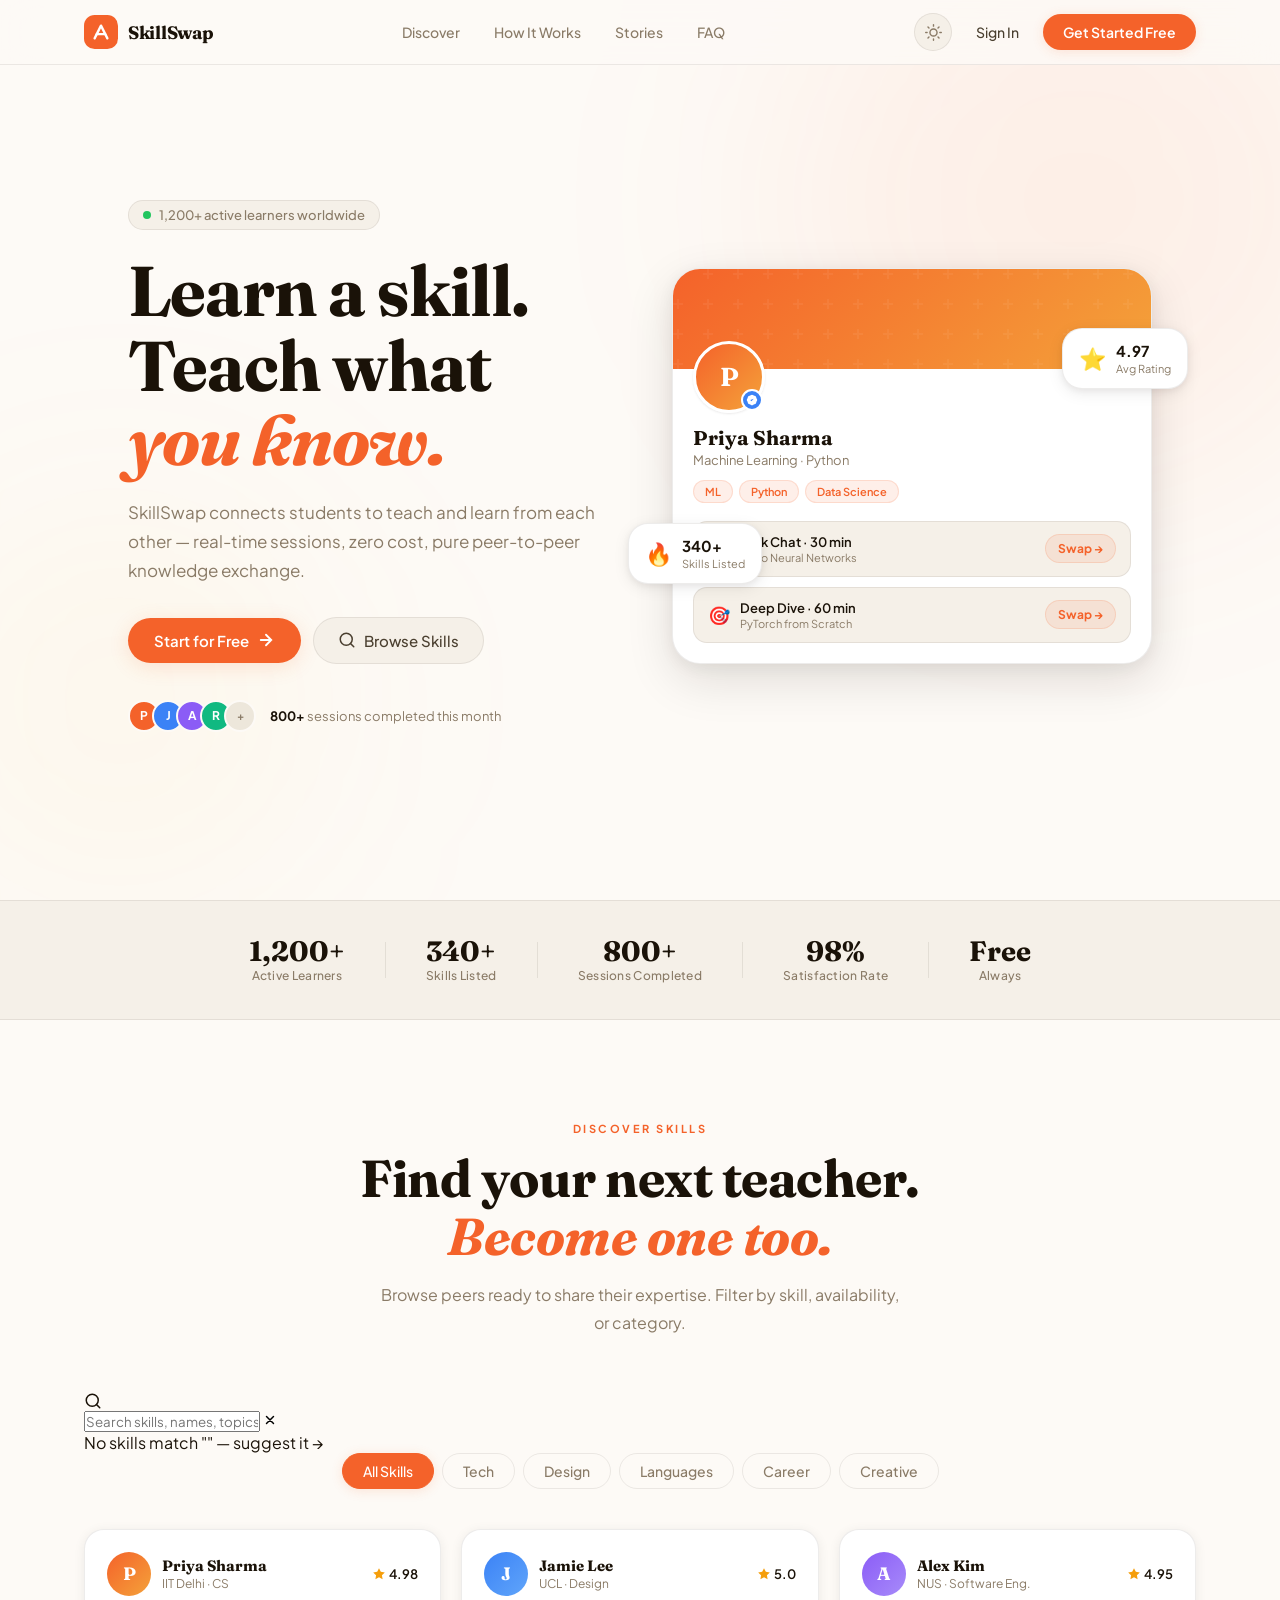
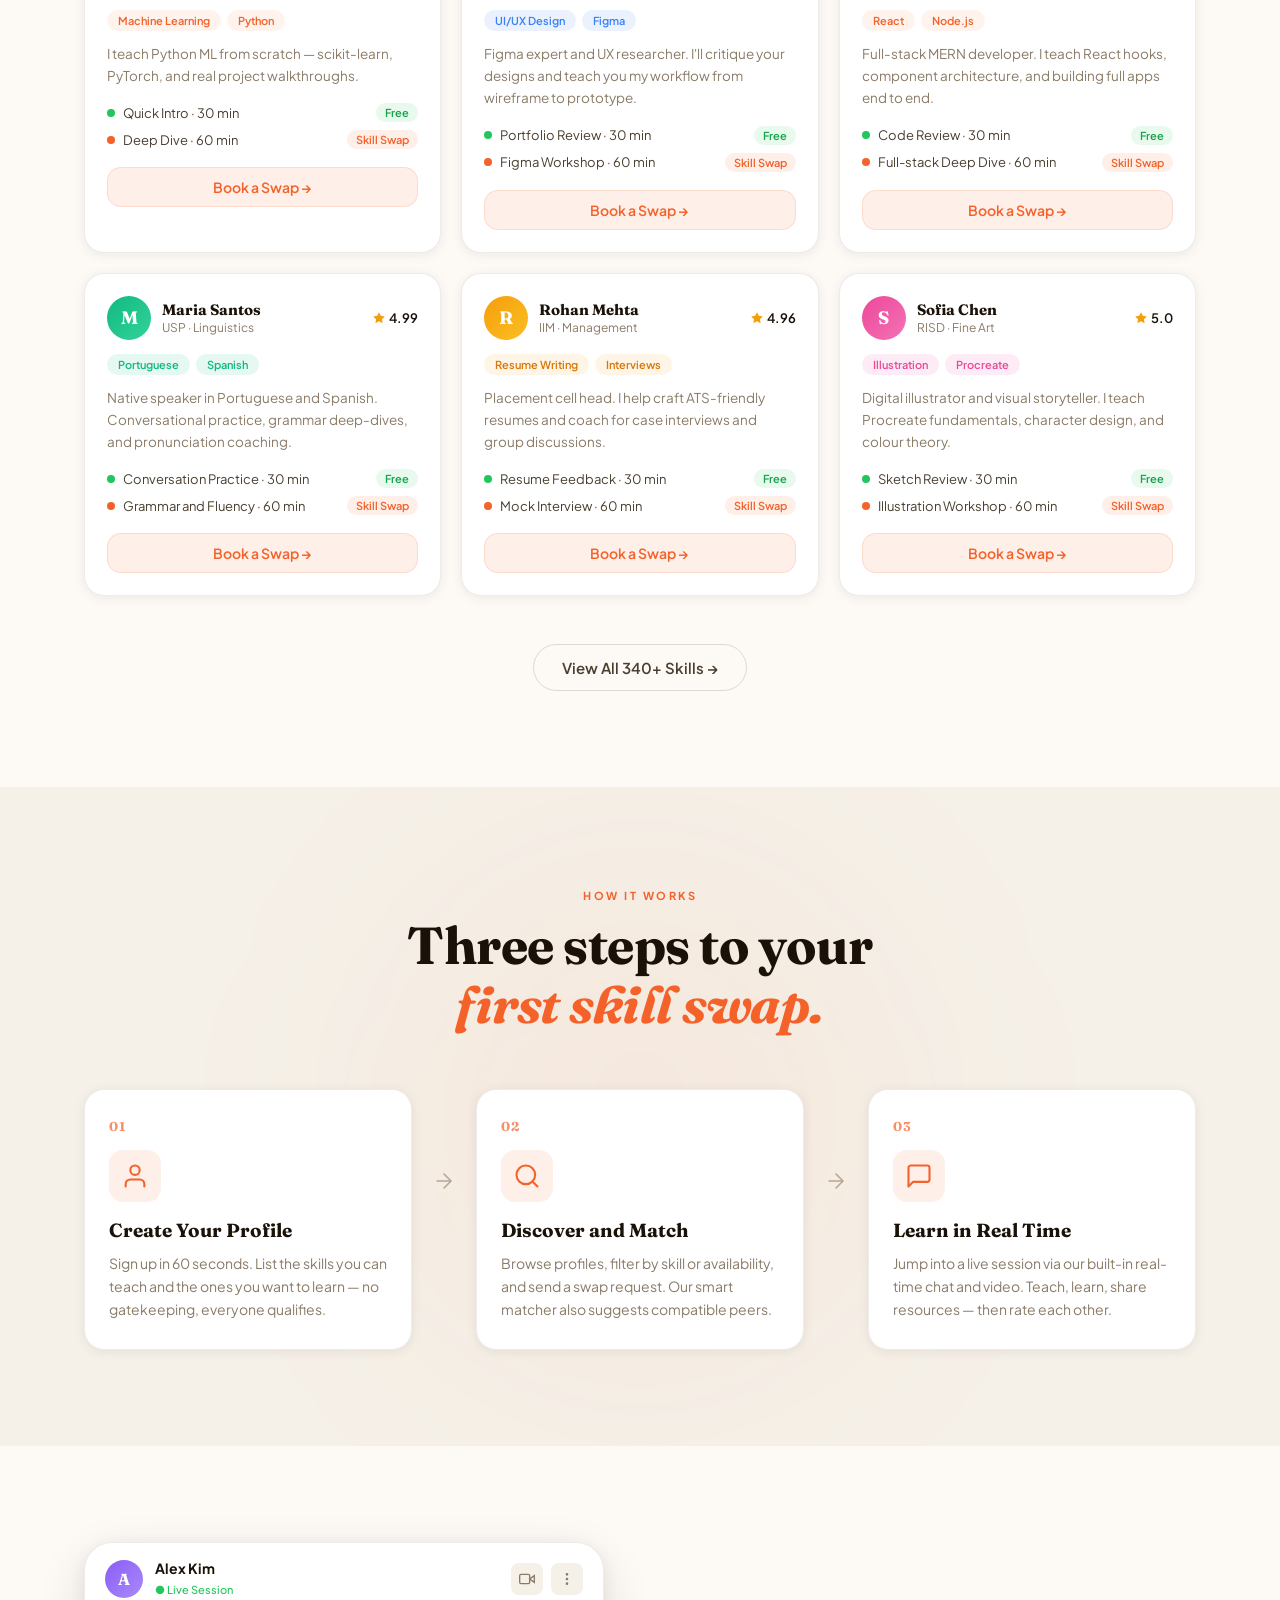
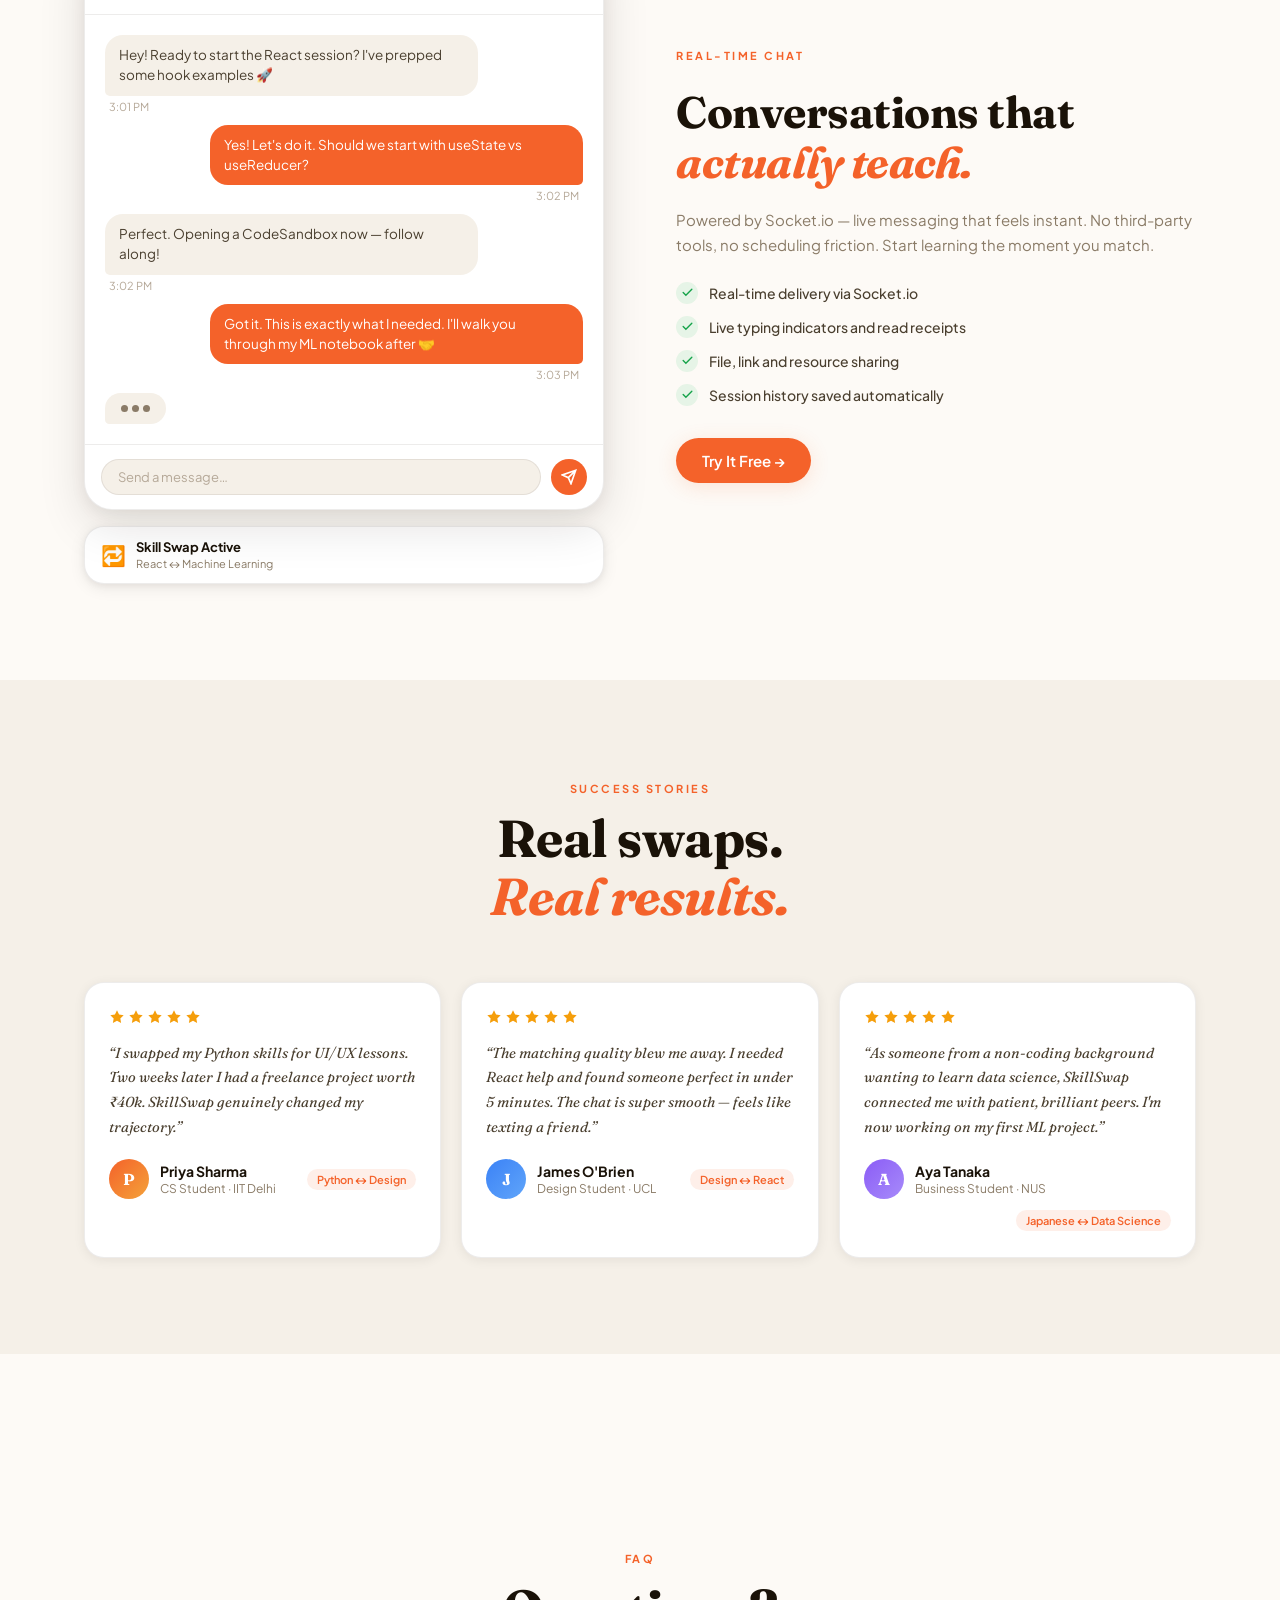
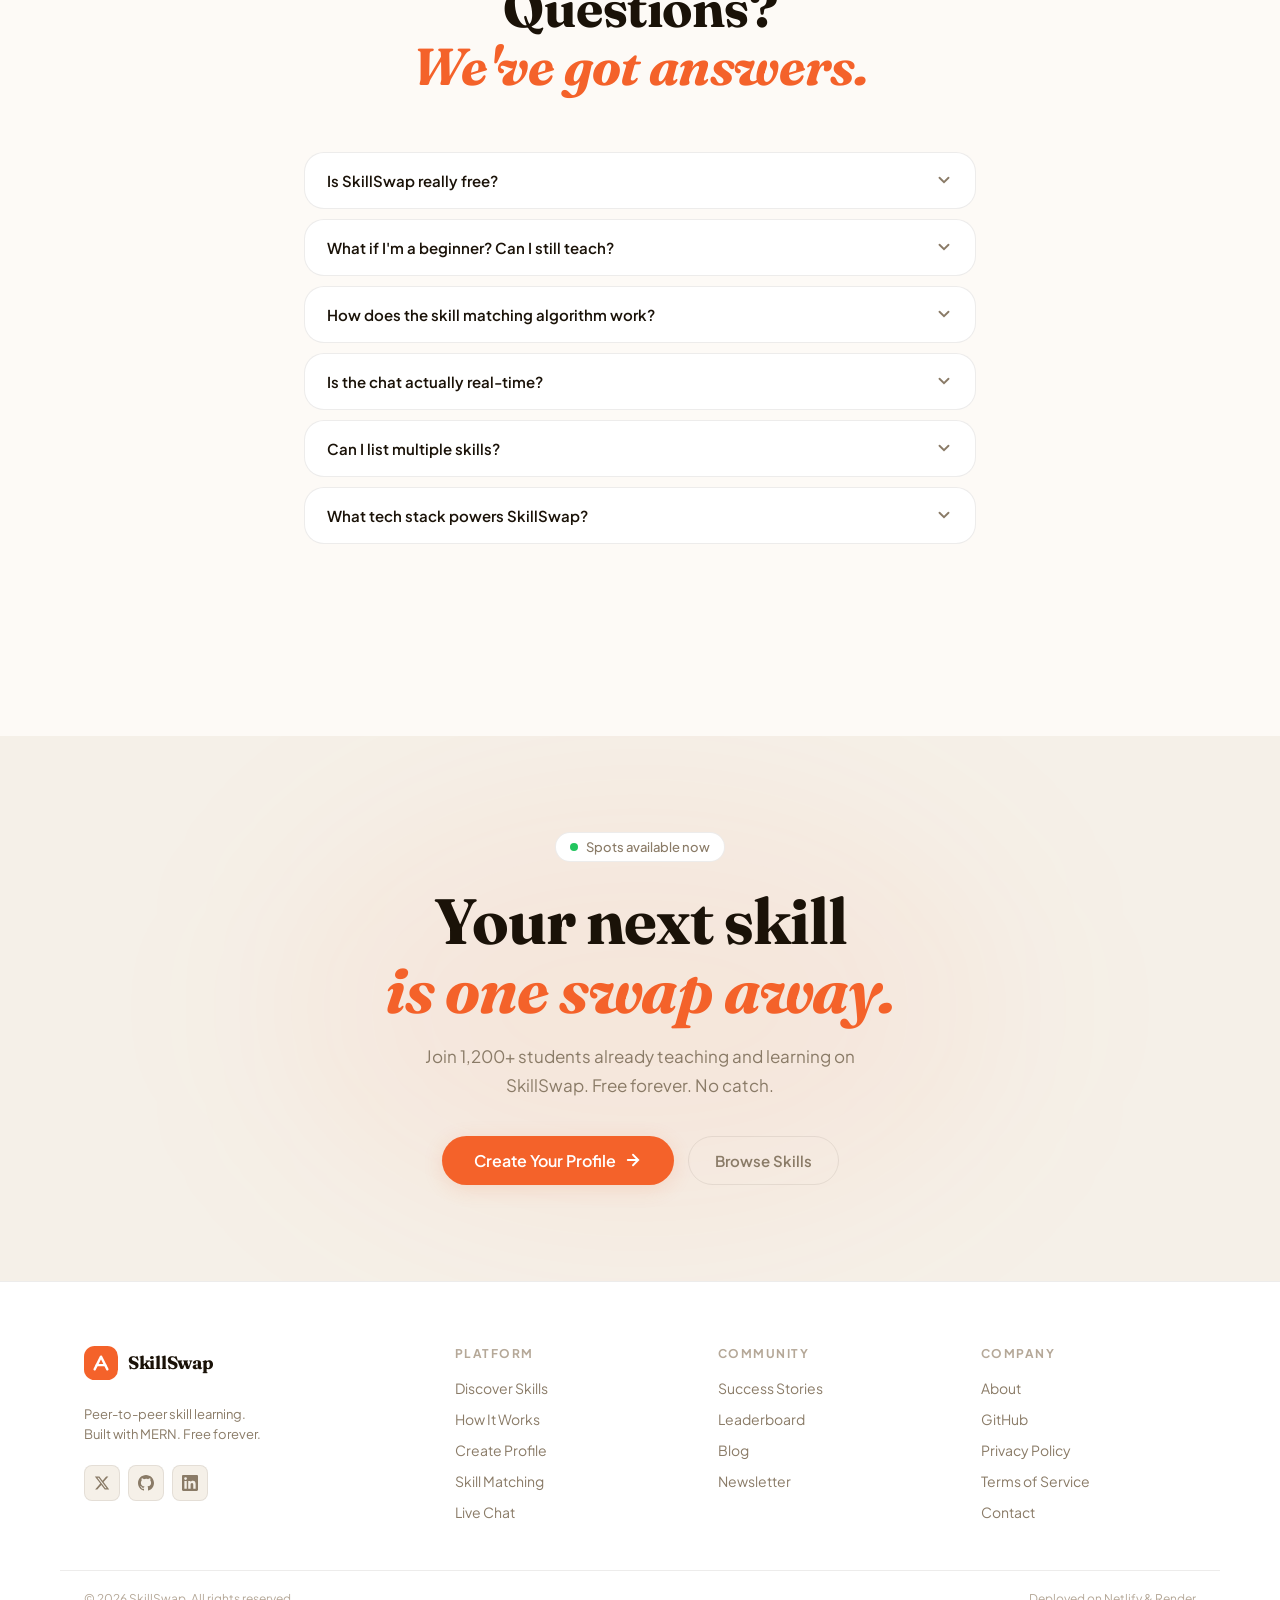
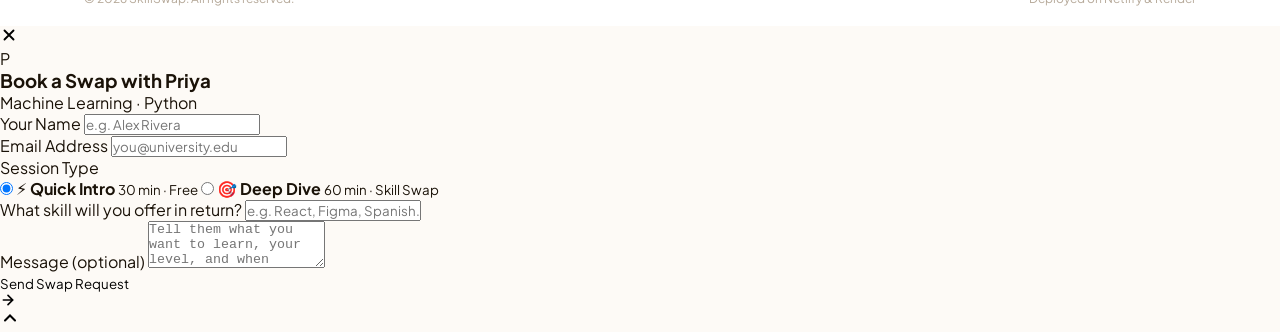
==== commit c7a9f3cf: "updates landing page" ====
--- a/index.html
+++ b/index.html
@@ -6,7 +6,7 @@
   <title>SkillSwap — Learn from Peers. Teach What You Know.</title>
   <meta name="description" content="SkillSwap is a peer-to-peer skill learning platform where students teach and learn from each other in real time." />
 
-  <!-- Fonts: Fraunces (display) + Plus Jakarta Sans (body) -->
+  <!-- Fonts -->
   <link rel="preconnect" href="https://fonts.googleapis.com" />
   <link rel="preconnect" href="https://fonts.gstatic.com" crossorigin />
   <link href="https://fonts.googleapis.com/css2?family=Fraunces:ital,opsz,wght@0,9..144,400;0,9..144,600;0,9..144,700;1,9..144,400;1,9..144,600&family=Plus+Jakarta+Sans:wght@300;400;500;600;700&display=swap" rel="stylesheet" />
@@ -15,17 +15,19 @@
 </head>
 <body>
 
+  <!-- ── Scroll Progress Bar ───────────────────────────────── -->
+  <div id="scroll-progress"></div>
+
   <!-- ════════════════════════════════════════
        NAVBAR
   ════════════════════════════════════════ -->
   <header class="navbar" id="navbar">
     <div class="nav-container">
 
-      <!-- Brand -->
       <a href="#" class="nav-brand">
         <div class="brand-logo">
           <svg viewBox="0 0 32 32" fill="none" xmlns="http://www.w3.org/2000/svg">
-            <rect width="32" height="32" rx="10" fill="currentColor" class="logo-bg"/>
+            <rect width="32" height="32" rx="10" class="logo-bg" fill="currentColor"/>
             <path d="M10 22l6-12 6 12" stroke="white" stroke-width="2.2" stroke-linecap="round" stroke-linejoin="round"/>
             <path d="M12 18h8" stroke="white" stroke-width="2.2" stroke-linecap="round"/>
           </svg>
@@ -33,7 +35,6 @@
         <span class="brand-name">SkillSwap</span>
       </a>
 
-      <!-- Desktop Nav Links -->
       <nav class="nav-links" id="nav-links">
         <a href="#discover" class="nav-link">Discover</a>
         <a href="#how-it-works" class="nav-link">How It Works</a>
@@ -41,26 +42,19 @@
         <a href="#faq" class="nav-link">FAQ</a>
       </nav>
 
-      <!-- Right Actions -->
       <div class="nav-right">
         <!-- Theme Toggle -->
-        <button class="theme-btn" id="theme-toggle" aria-label="Toggle theme" title="Toggle dark mode">
+        <button class="theme-btn" id="theme-toggle" aria-label="Toggle theme">
           <span class="theme-icon sun-icon">
-            <!-- Sun -->
             <svg viewBox="0 0 24 24" fill="none" stroke="currentColor" stroke-width="2" stroke-linecap="round">
               <circle cx="12" cy="12" r="5"/>
-              <line x1="12" y1="1" x2="12" y2="3"/>
-              <line x1="12" y1="21" x2="12" y2="23"/>
-              <line x1="4.22" y1="4.22" x2="5.64" y2="5.64"/>
-              <line x1="18.36" y1="18.36" x2="19.78" y2="19.78"/>
-              <line x1="1" y1="12" x2="3" y2="12"/>
-              <line x1="21" y1="12" x2="23" y2="12"/>
-              <line x1="4.22" y1="19.78" x2="5.64" y2="18.36"/>
-              <line x1="18.36" y1="5.64" x2="19.78" y2="4.22"/>
+              <line x1="12" y1="1" x2="12" y2="3"/><line x1="12" y1="21" x2="12" y2="23"/>
+              <line x1="4.22" y1="4.22" x2="5.64" y2="5.64"/><line x1="18.36" y1="18.36" x2="19.78" y2="19.78"/>
+              <line x1="1" y1="12" x2="3" y2="12"/><line x1="21" y1="12" x2="23" y2="12"/>
+              <line x1="4.22" y1="19.78" x2="5.64" y2="18.36"/><line x1="18.36" y1="5.64" x2="19.78" y2="4.22"/>
             </svg>
           </span>
           <span class="theme-icon moon-icon">
-            <!-- Moon -->
             <svg viewBox="0 0 24 24" fill="none" stroke="currentColor" stroke-width="2" stroke-linecap="round">
               <path d="M21 12.79A9 9 0 1 1 11.21 3 7 7 0 0 0 21 12.79z"/>
             </svg>
@@ -70,11 +64,8 @@
         <a href="#" class="nav-signin">Sign In</a>
         <a href="#" class="btn-nav-cta">Get Started Free</a>
 
-        <!-- Hamburger -->
         <button class="hamburger" id="hamburger" aria-label="Open navigation">
-          <span></span>
-          <span></span>
-          <span></span>
+          <span></span><span></span><span></span>
         </button>
       </div>
     </div>
@@ -116,7 +107,7 @@
         </h1>
 
         <p class="hero-sub">
-          SkillSwap is where students connect to teach and learn from each other —
+          SkillSwap connects students to teach and learn from each other —
           real-time sessions, zero cost, pure peer-to-peer knowledge exchange.
         </p>
 
@@ -145,7 +136,6 @@
 
       <!-- Right: Profile Card Mockup -->
       <div class="hero-visual reveal" style="transition-delay:0.15s;">
-        <!-- Main Profile Card (Topmate-style) -->
         <div class="profile-card-mock">
           <div class="pcm-cover"></div>
           <div class="pcm-body">
@@ -161,7 +151,6 @@
               <span>ML</span><span>Python</span><span>Data Science</span>
             </div>
             <div class="pcm-sessions">
-              <!-- Mini session cards -->
               <div class="pcm-session">
                 <div class="pcm-session-info">
                   <span class="pcm-session-icon">⚡</span>
@@ -186,20 +175,13 @@
           </div>
         </div>
 
-        <!-- Floating stat cards -->
         <div class="float-chip chip-a">
           <span>🔥</span>
-          <div>
-            <strong>340+</strong>
-            <small>Skills Listed</small>
-          </div>
+          <div><strong>340+</strong><small>Skills Listed</small></div>
         </div>
         <div class="float-chip chip-b">
           <span>⭐</span>
-          <div>
-            <strong>4.97</strong>
-            <small>Avg Rating</small>
-          </div>
+          <div><strong>4.97</strong><small>Avg Rating</small></div>
         </div>
       </div>
 
@@ -241,7 +223,7 @@
 
 
   <!-- ════════════════════════════════════════
-       DISCOVER SKILLS (Topmate-style cards)
+       DISCOVER SKILLS
   ════════════════════════════════════════ -->
   <section class="section discover-section" id="discover">
     <div class="section-container">
@@ -250,6 +232,30 @@
         <span class="section-eyebrow">Discover Skills</span>
         <h2 class="section-h2">Find your next teacher.<br><em>Become one too.</em></h2>
         <p class="section-desc">Browse peers ready to share their expertise. Filter by skill, availability, or category.</p>
+      </div>
+
+      <!-- ── LIVE SEARCH BAR (NEW) ─────────────── -->
+      <div class="search-bar-wrap reveal">
+        <div class="search-bar">
+          <svg class="search-icon" viewBox="0 0 24 24" fill="none" stroke="currentColor" stroke-width="2" stroke-linecap="round" width="18" height="18">
+            <circle cx="11" cy="11" r="8"/><path d="m21 21-4.35-4.35"/>
+          </svg>
+          <input
+            type="text"
+            id="skill-search"
+            class="search-input"
+            placeholder="Search skills, names, topics…"
+            autocomplete="off"
+          />
+          <button class="search-clear" id="search-clear" aria-label="Clear search">
+            <svg viewBox="0 0 24 24" fill="none" stroke="currentColor" stroke-width="2.5" stroke-linecap="round" width="14" height="14">
+              <path d="M18 6L6 18M6 6l12 12"/>
+            </svg>
+          </button>
+        </div>
+        <p class="search-no-results" id="search-no-results">
+          No skills match "<span id="search-term"></span>" — <a href="#">suggest it →</a>
+        </p>
       </div>
 
       <!-- Filter Tabs -->
@@ -265,7 +271,6 @@
       <!-- Skill Cards Grid -->
       <div class="skills-grid" id="skills-grid">
 
-        <!-- Card 1 -->
         <div class="skill-card reveal" data-category="tech" style="transition-delay:0s">
           <div class="skc-header">
             <div class="skc-avatar skc-av-1">P</div>
@@ -298,7 +303,6 @@
           <a href="#" class="skc-cta">Book a Swap →</a>
         </div>
 
-        <!-- Card 2 -->
         <div class="skill-card reveal" data-category="design" style="transition-delay:0.07s">
           <div class="skc-header">
             <div class="skc-avatar skc-av-2">J</div>
@@ -331,7 +335,6 @@
           <a href="#" class="skc-cta">Book a Swap →</a>
         </div>
 
-        <!-- Card 3 -->
         <div class="skill-card reveal" data-category="tech" style="transition-delay:0.14s">
           <div class="skc-header">
             <div class="skc-avatar skc-av-3">A</div>
@@ -364,7 +367,6 @@
           <a href="#" class="skc-cta">Book a Swap →</a>
         </div>
 
-        <!-- Card 4 -->
         <div class="skill-card reveal" data-category="language" style="transition-delay:0.21s">
           <div class="skc-header">
             <div class="skc-avatar skc-av-4">M</div>
@@ -390,14 +392,13 @@
             </div>
             <div class="skc-session-row">
               <span class="session-dot dot-deep"></span>
-              <span class="session-name">Grammar & Fluency · 60 min</span>
+              <span class="session-name">Grammar and Fluency · 60 min</span>
               <span class="session-badge swap-badge">Skill Swap</span>
             </div>
           </div>
           <a href="#" class="skc-cta">Book a Swap →</a>
         </div>
 
-        <!-- Card 5 -->
         <div class="skill-card reveal" data-category="career" style="transition-delay:0.28s">
           <div class="skc-header">
             <div class="skc-avatar skc-av-5">R</div>
@@ -430,7 +431,6 @@
           <a href="#" class="skc-cta">Book a Swap →</a>
         </div>
 
-        <!-- Card 6 -->
         <div class="skill-card reveal" data-category="creative" style="transition-delay:0.35s">
           <div class="skc-header">
             <div class="skc-avatar skc-av-6">S</div>
@@ -505,8 +505,8 @@
           <div class="hiw-icon">
             <svg viewBox="0 0 24 24" fill="none" stroke="currentColor" stroke-width="1.8" stroke-linecap="round" stroke-linejoin="round" width="28" height="28"><circle cx="11" cy="11" r="8"/><path d="m21 21-4.35-4.35"/></svg>
           </div>
-          <h3 class="hiw-title">Discover & Match</h3>
-          <p class="hiw-desc">Browse profiles, filter by skill or availability, and send a swap request. Our smart matcher also suggests compatible peers for you.</p>
+          <h3 class="hiw-title">Discover and Match</h3>
+          <p class="hiw-desc">Browse profiles, filter by skill or availability, and send a swap request. Our smart matcher also suggests compatible peers.</p>
         </div>
 
         <div class="hiw-arrow">
@@ -523,19 +523,17 @@
         </div>
 
       </div>
-
     </div>
   </section>
 
 
   <!-- ════════════════════════════════════════
-       FEATURE HIGHLIGHT — CHAT
+       CHAT HIGHLIGHT
   ════════════════════════════════════════ -->
   <section class="section chat-section" id="chat-feature">
     <div class="section-container">
       <div class="chat-split">
 
-        <!-- Chat mock -->
         <div class="chat-visual reveal-left">
           <div class="chat-window">
             <div class="cw-header">
@@ -567,10 +565,9 @@
                 <span class="msg-time">3:02 PM</span>
               </div>
               <div class="msg msg-self">
-                <div class="msg-bubble">Got it. This is exactly what I needed. In return I'll walk you through my ML notebook after 🤝</div>
+                <div class="msg-bubble">Got it. This is exactly what I needed. I'll walk you through my ML notebook after 🤝</div>
                 <span class="msg-time">3:03 PM</span>
               </div>
-              <!-- Typing indicator -->
               <div class="msg msg-other">
                 <div class="msg-bubble typing-bubble">
                   <span class="tdot"></span><span class="tdot"></span><span class="tdot"></span>
@@ -584,7 +581,6 @@
               </button>
             </div>
           </div>
-          <!-- Swap confirmed chip -->
           <div class="swap-chip">
             <span>🔁</span>
             <div>
@@ -594,34 +590,25 @@
           </div>
         </div>
 
-        <!-- Text side -->
         <div class="chat-text reveal-right">
           <span class="section-eyebrow">Real-Time Chat</span>
           <h2 class="chat-h2">Conversations that<br><em>actually teach.</em></h2>
           <p class="chat-p">Powered by Socket.io — live messaging that feels instant. No third-party tools, no scheduling friction. Start learning the moment you match.</p>
           <ul class="chat-checklist">
             <li>
-              <span class="cl-check">
-                <svg viewBox="0 0 24 24" fill="none" stroke="currentColor" stroke-width="2.5" stroke-linecap="round" width="13" height="13"><path d="M20 6L9 17l-5-5"/></svg>
-              </span>
+              <span class="cl-check"><svg viewBox="0 0 24 24" fill="none" stroke="currentColor" stroke-width="2.5" stroke-linecap="round" width="13" height="13"><path d="M20 6L9 17l-5-5"/></svg></span>
               Real-time delivery via Socket.io
             </li>
             <li>
-              <span class="cl-check">
-                <svg viewBox="0 0 24 24" fill="none" stroke="currentColor" stroke-width="2.5" stroke-linecap="round" width="13" height="13"><path d="M20 6L9 17l-5-5"/></svg>
-              </span>
-              Live typing indicators & read receipts
+              <span class="cl-check"><svg viewBox="0 0 24 24" fill="none" stroke="currentColor" stroke-width="2.5" stroke-linecap="round" width="13" height="13"><path d="M20 6L9 17l-5-5"/></svg></span>
+              Live typing indicators and read receipts
             </li>
             <li>
-              <span class="cl-check">
-                <svg viewBox="0 0 24 24" fill="none" stroke="currentColor" stroke-width="2.5" stroke-linecap="round" width="13" height="13"><path d="M20 6L9 17l-5-5"/></svg>
-              </span>
-              File, link & resource sharing
+              <span class="cl-check"><svg viewBox="0 0 24 24" fill="none" stroke="currentColor" stroke-width="2.5" stroke-linecap="round" width="13" height="13"><path d="M20 6L9 17l-5-5"/></svg></span>
+              File, link and resource sharing
             </li>
             <li>
-              <span class="cl-check">
-                <svg viewBox="0 0 24 24" fill="none" stroke="currentColor" stroke-width="2.5" stroke-linecap="round" width="13" height="13"><path d="M20 6L9 17l-5-5"/></svg>
-              </span>
+              <span class="cl-check"><svg viewBox="0 0 24 24" fill="none" stroke="currentColor" stroke-width="2.5" stroke-linecap="round" width="13" height="13"><path d="M20 6L9 17l-5-5"/></svg></span>
               Session history saved automatically
             </li>
           </ul>
@@ -656,7 +643,7 @@
             <svg viewBox="0 0 24 24" fill="currentColor" width="16" height="16"><path d="M12 2l3.09 6.26L22 9.27l-5 4.87 1.18 6.88L12 17.77l-6.18 3.25L7 14.14 2 9.27l6.91-1.01L12 2z"/></svg>
             <svg viewBox="0 0 24 24" fill="currentColor" width="16" height="16"><path d="M12 2l3.09 6.26L22 9.27l-5 4.87 1.18 6.88L12 17.77l-6.18 3.25L7 14.14 2 9.27l6.91-1.01L12 2z"/></svg>
           </div>
-          <p class="tc-quote">"I swapped my Python skills for UI/UX lessons. Two weeks later I had a freelance project worth ₹40k. SkillSwap genuinely changed my trajectory."</p>
+          <p class="tc-quote">I swapped my Python skills for UI/UX lessons. Two weeks later I had a freelance project worth ₹40k. SkillSwap genuinely changed my trajectory.</p>
           <div class="tc-author">
             <div class="tc-av tc-av-1">P</div>
             <div>
@@ -675,7 +662,7 @@
             <svg viewBox="0 0 24 24" fill="currentColor" width="16" height="16"><path d="M12 2l3.09 6.26L22 9.27l-5 4.87 1.18 6.88L12 17.77l-6.18 3.25L7 14.14 2 9.27l6.91-1.01L12 2z"/></svg>
             <svg viewBox="0 0 24 24" fill="currentColor" width="16" height="16"><path d="M12 2l3.09 6.26L22 9.27l-5 4.87 1.18 6.88L12 17.77l-6.18 3.25L7 14.14 2 9.27l6.91-1.01L12 2z"/></svg>
           </div>
-          <p class="tc-quote">"The matching quality blew me away. I needed React help and found someone perfect in under 5 minutes. The chat is super smooth — feels like texting a friend."</p>
+          <p class="tc-quote">The matching quality blew me away. I needed React help and found someone perfect in under 5 minutes. The chat is super smooth — feels like texting a friend.</p>
           <div class="tc-author">
             <div class="tc-av tc-av-2">J</div>
             <div>
@@ -694,7 +681,7 @@
             <svg viewBox="0 0 24 24" fill="currentColor" width="16" height="16"><path d="M12 2l3.09 6.26L22 9.27l-5 4.87 1.18 6.88L12 17.77l-6.18 3.25L7 14.14 2 9.27l6.91-1.01L12 2z"/></svg>
             <svg viewBox="0 0 24 24" fill="currentColor" width="16" height="16"><path d="M12 2l3.09 6.26L22 9.27l-5 4.87 1.18 6.88L12 17.77l-6.18 3.25L7 14.14 2 9.27l6.91-1.01L12 2z"/></svg>
           </div>
-          <p class="tc-quote">"As someone from a non-coding background wanting to learn data science, SkillSwap connected me with patient, brilliant peers. I'm now working on my first ML project."</p>
+          <p class="tc-quote">As someone from a non-coding background wanting to learn data science, SkillSwap connected me with patient, brilliant peers. I'm now working on my first ML project.</p>
           <div class="tc-author">
             <div class="tc-av tc-av-3">A</div>
             <div>
@@ -724,63 +711,45 @@
       <div class="faq-list reveal">
 
         <div class="faq-item" data-open="false">
-          <button class="faq-q">
-            Is SkillSwap really free?
+          <button class="faq-q">Is SkillSwap really free?
             <svg class="faq-chevron" viewBox="0 0 24 24" fill="none" stroke="currentColor" stroke-width="2.5" stroke-linecap="round" width="18" height="18"><path d="M6 9l6 6 6-6"/></svg>
           </button>
-          <div class="faq-a">
-            <p>100% free — no subscriptions, no credits, no fees. SkillSwap is built on the idea that knowledge itself is the currency. You teach, you learn, both sides win.</p>
-          </div>
+          <div class="faq-a"><p>100% free — no subscriptions, no credits, no fees. SkillSwap is built on the idea that knowledge itself is the currency. You teach, you learn, both sides win.</p></div>
         </div>
 
         <div class="faq-item" data-open="false">
-          <button class="faq-q">
-            What if I'm a beginner? Can I still teach?
+          <button class="faq-q">What if I'm a beginner? Can I still teach?
             <svg class="faq-chevron" viewBox="0 0 24 24" fill="none" stroke="currentColor" stroke-width="2.5" stroke-linecap="round" width="18" height="18"><path d="M6 9l6 6 6-6"/></svg>
           </button>
-          <div class="faq-a">
-            <p>Absolutely. You don't need to be an expert. If you know something another student wants to learn — even at an intermediate level — that's a valid skill to offer. There's always someone who knows less than you.</p>
-          </div>
+          <div class="faq-a"><p>Absolutely. You don't need to be an expert. If you know something another student wants to learn — even at an intermediate level — that's a valid skill to offer. There's always someone who knows less than you.</p></div>
         </div>
 
         <div class="faq-item" data-open="false">
-          <button class="faq-q">
-            How does the skill matching algorithm work?
+          <button class="faq-q">How does the skill matching algorithm work?
             <svg class="faq-chevron" viewBox="0 0 24 24" fill="none" stroke="currentColor" stroke-width="2.5" stroke-linecap="round" width="18" height="18"><path d="M6 9l6 6 6-6"/></svg>
           </button>
-          <div class="faq-a">
-            <p>Our matcher looks at what you can teach, what you want to learn, your availability, timezone, and past session ratings to suggest the most compatible peers. You can also browse and book directly from any profile.</p>
-          </div>
+          <div class="faq-a"><p>Our matcher looks at what you can teach, what you want to learn, your availability, timezone, and past session ratings to suggest the most compatible peers. You can also browse and book directly from any profile.</p></div>
         </div>
 
         <div class="faq-item" data-open="false">
-          <button class="faq-q">
-            Is the chat actually real-time?
+          <button class="faq-q">Is the chat actually real-time?
             <svg class="faq-chevron" viewBox="0 0 24 24" fill="none" stroke="currentColor" stroke-width="2.5" stroke-linecap="round" width="18" height="18"><path d="M6 9l6 6 6-6"/></svg>
           </button>
-          <div class="faq-a">
-            <p>Yes — built on Socket.io. Messages are delivered instantly, with typing indicators and read receipts. Sessions feel like texting a friend, not waiting for emails.</p>
-          </div>
+          <div class="faq-a"><p>Yes — built on Socket.io. Messages are delivered instantly, with typing indicators and read receipts. Sessions feel like texting a friend, not waiting for emails.</p></div>
         </div>
 
         <div class="faq-item" data-open="false">
-          <button class="faq-q">
-            Can I list multiple skills?
+          <button class="faq-q">Can I list multiple skills?
             <svg class="faq-chevron" viewBox="0 0 24 24" fill="none" stroke="currentColor" stroke-width="2.5" stroke-linecap="round" width="18" height="18"><path d="M6 9l6 6 6-6"/></svg>
           </button>
-          <div class="faq-a">
-            <p>Yes! You can list as many skills as you want to teach, and add multiple learning goals too. The more you share, the better your match quality.</p>
-          </div>
+          <div class="faq-a"><p>Yes! You can list as many skills as you want to teach, and add multiple learning goals too. The more you share, the better your match quality.</p></div>
         </div>
 
         <div class="faq-item" data-open="false">
-          <button class="faq-q">
-            What tech stack powers SkillSwap?
+          <button class="faq-q">What tech stack powers SkillSwap?
             <svg class="faq-chevron" viewBox="0 0 24 24" fill="none" stroke="currentColor" stroke-width="2.5" stroke-linecap="round" width="18" height="18"><path d="M6 9l6 6 6-6"/></svg>
           </button>
-          <div class="faq-a">
-            <p>SkillSwap is built on the MERN stack — MongoDB, Express, React, and Node.js — with Socket.io for real-time chat. The frontend is deployed on Netlify and the backend on Render.</p>
-          </div>
+          <div class="faq-a"><p>SkillSwap is built on the MERN stack — MongoDB, Express, React, and Node.js — with Socket.io for real-time chat. The frontend is deployed on Netlify and the backend on Render.</p></div>
         </div>
 
       </div>
@@ -878,6 +847,86 @@
     </div>
   </footer>
 
+
+  <!-- ════════════════════════════════════════
+       BOOKING MODAL
+  ════════════════════════════════════════ -->
+  <div class="modal-overlay" id="modal-overlay" role="dialog" aria-modal="true" aria-labelledby="modal-title">
+    <div class="modal-card">
+
+      <button class="modal-close" id="modal-close" aria-label="Close modal">
+        <svg viewBox="0 0 24 24" fill="none" stroke="currentColor" stroke-width="2.5" stroke-linecap="round" width="18" height="18"><path d="M18 6L6 18M6 6l12 12"/></svg>
+      </button>
+
+      <div class="modal-header">
+        <div class="modal-avatar" id="modal-avatar">P</div>
+        <div>
+          <h3 class="modal-title" id="modal-title">Book a Swap with Priya</h3>
+          <p class="modal-subtitle" id="modal-subtitle">Machine Learning · Python</p>
+        </div>
+      </div>
+
+      <form class="modal-form" id="booking-form" novalidate>
+
+        <div class="form-group">
+          <label class="form-label" for="your-name">Your Name</label>
+          <input type="text" id="your-name" class="form-input" placeholder="e.g. Alex Rivera" required />
+        </div>
+
+        <div class="form-group">
+          <label class="form-label" for="your-email">Email Address</label>
+          <input type="email" id="your-email" class="form-input" placeholder="you@university.edu" required />
+        </div>
+
+        <div class="form-group">
+          <label class="form-label">Session Type</label>
+          <div class="session-type-grid">
+            <label class="session-type-card">
+              <input type="radio" name="session-type" value="quick" checked />
+              <span class="stc-inner">
+                <span class="stc-icon">⚡</span>
+                <strong>Quick Intro</strong>
+                <small>30 min · Free</small>
+              </span>
+            </label>
+            <label class="session-type-card">
+              <input type="radio" name="session-type" value="deep" />
+              <span class="stc-inner">
+                <span class="stc-icon">🎯</span>
+                <strong>Deep Dive</strong>
+                <small>60 min · Skill Swap</small>
+              </span>
+            </label>
+          </div>
+        </div>
+
+        <div class="form-group">
+          <label class="form-label" for="your-skill">What skill will you offer in return?</label>
+          <input type="text" id="your-skill" class="form-input" placeholder="e.g. React, Figma, Spanish…" required />
+        </div>
+
+        <div class="form-group">
+          <label class="form-label" for="your-message">Message (optional)</label>
+          <textarea id="your-message" class="form-textarea" placeholder="Tell them what you want to learn, your level, and when you're available…" rows="3"></textarea>
+        </div>
+
+        <button type="submit" class="btn-modal-submit">
+          Send Swap Request
+          <svg viewBox="0 0 24 24" fill="none" stroke="currentColor" stroke-width="2.5" stroke-linecap="round" width="16" height="16"><path d="M5 12h14M12 5l7 7-7 7"/></svg>
+        </button>
+
+      </form>
+    </div>
+  </div>
+
+  <!-- Toast Container -->
+  <div class="toast-container" id="toast-container" aria-live="polite"></div>
+
+  <!-- Back to Top -->
+  <button class="back-to-top" id="back-to-top" aria-label="Back to top">
+    <svg viewBox="0 0 24 24" fill="none" stroke="currentColor" stroke-width="2.5" stroke-linecap="round" width="20" height="20"><path d="M18 15l-6-6-6 6"/></svg>
+  </button>
+
   <script src="script.js"></script>
 </body>
-</html>
+</html>
